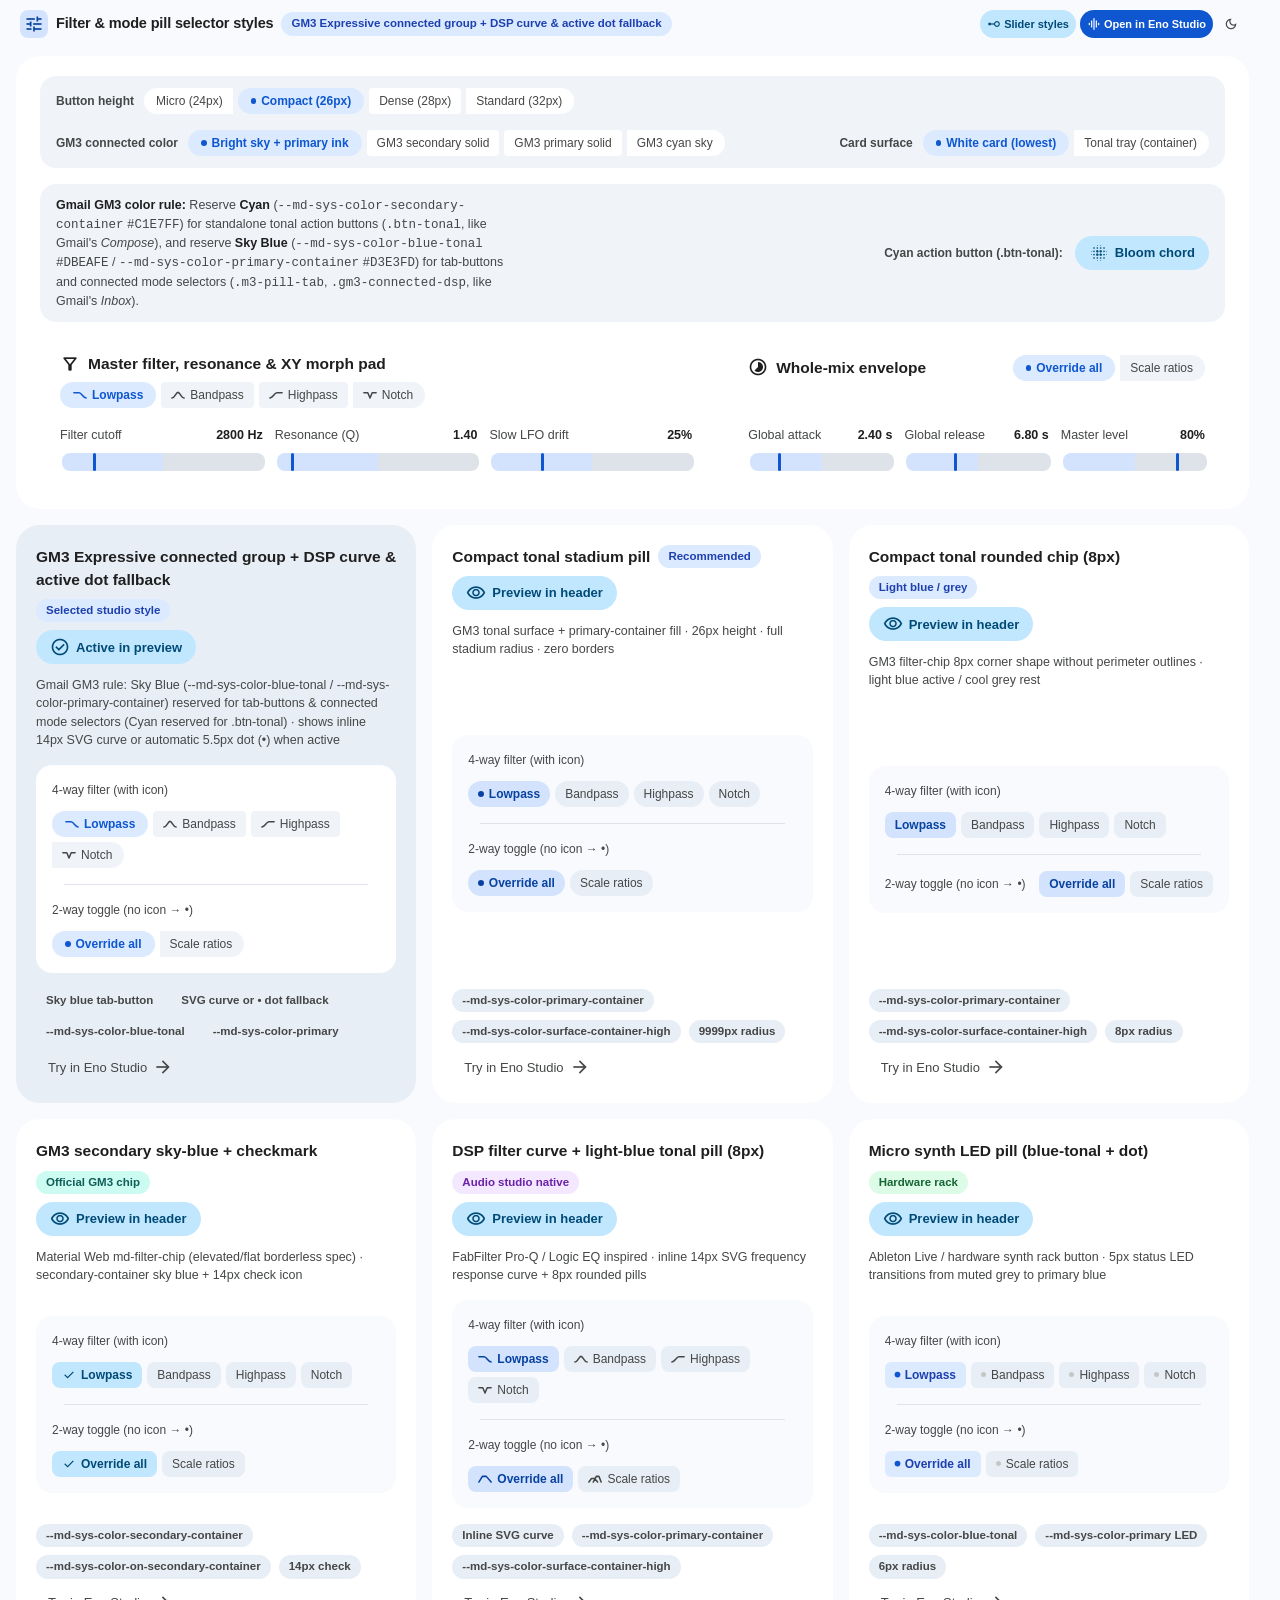
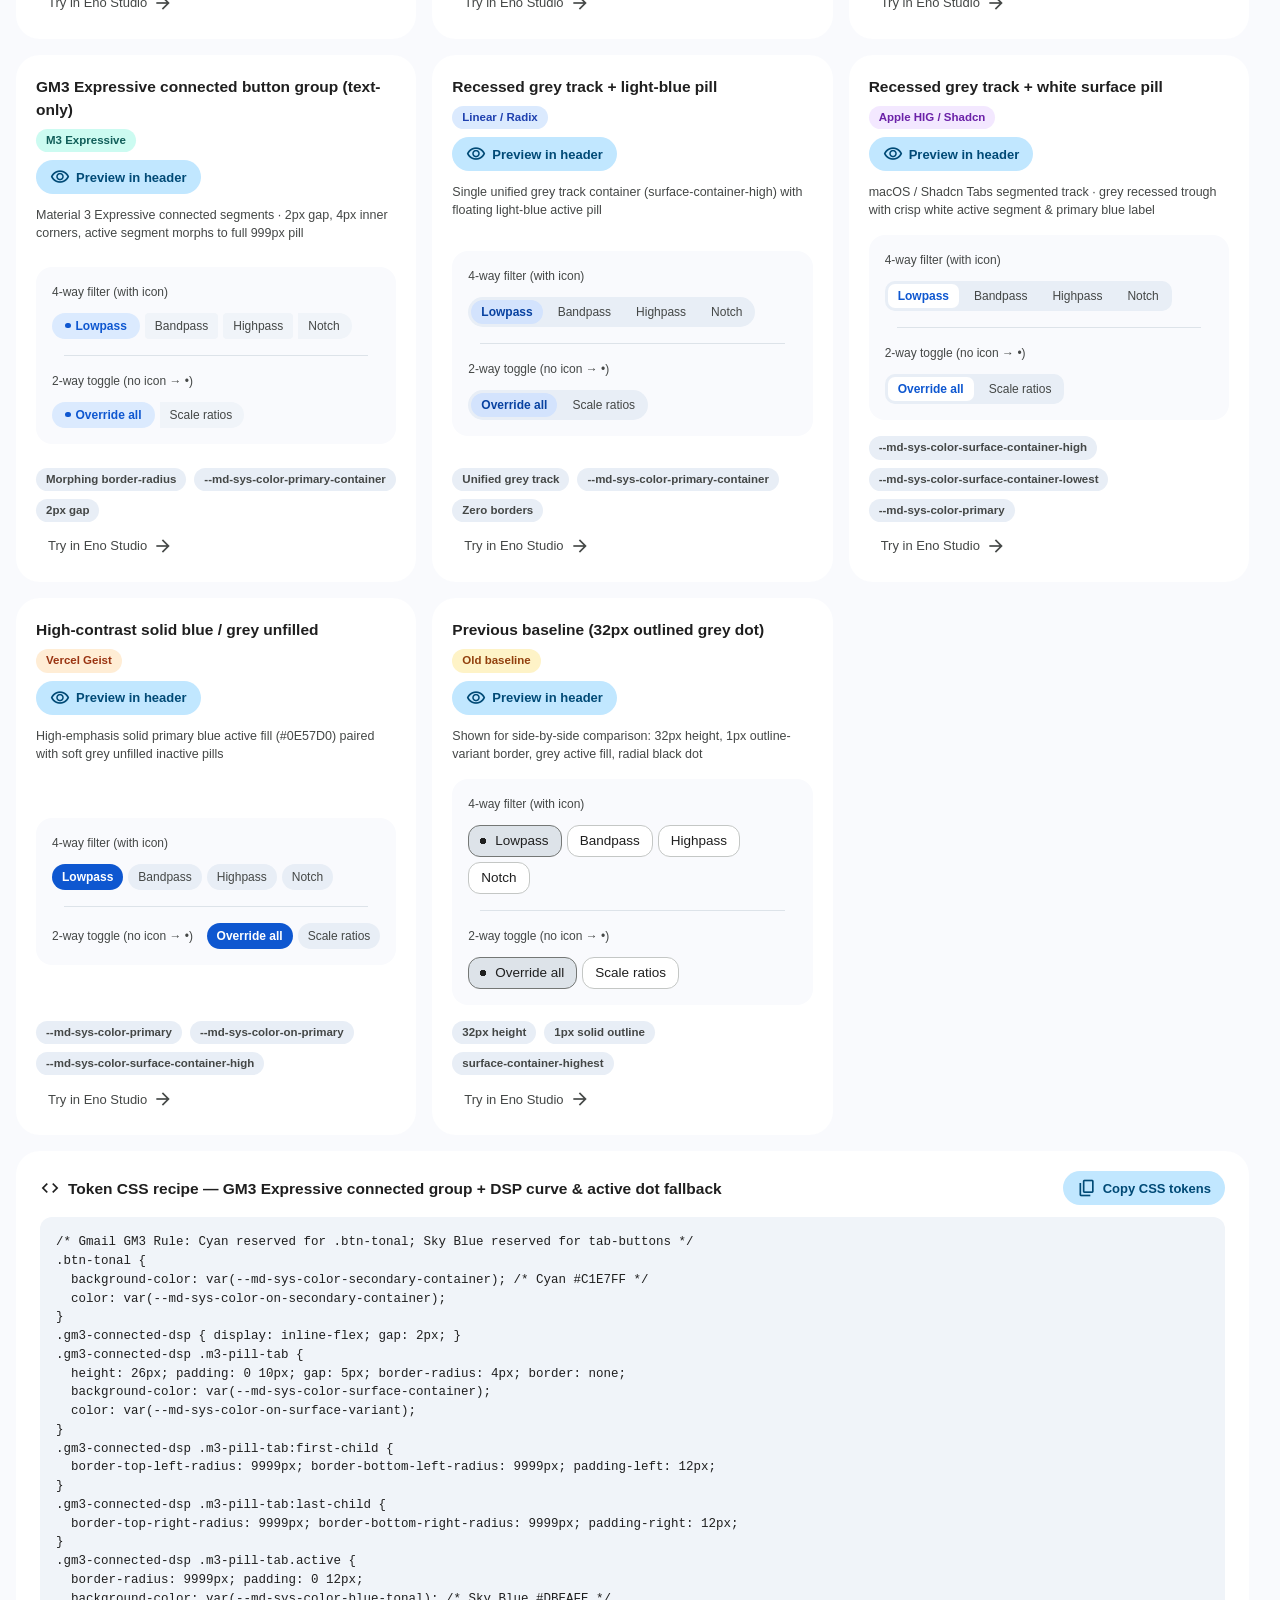
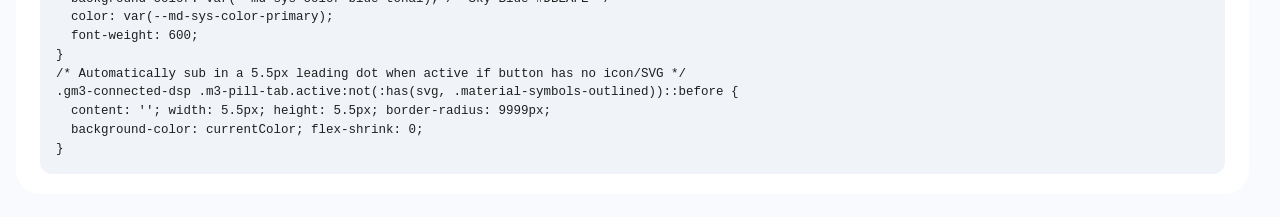
==== button-styles.html @ 1758f813 "Initial release of Enso Soundscapes" ====
<!DOCTYPE html>
<html lang="en">
<head>
  <meta charset="UTF-8">
  <meta name="viewport" content="width=device-width, initial-scale=1.0">
  <title>GM3 &amp; Modern Segmented Pill Button Style Explorer</title>
  <script>
    if (window.location.protocol !== 'file:' && !navigator.webdriver) {
      var l = document.createElement('link');
      l.rel = 'stylesheet';
      l.href = 'https://fonts.googleapis.com/css2?family=Google+Sans+Flex:opsz,wght@6..144,400..700&family=Inter:wght@400;500;600;700&family=Material+Symbols+Outlined:opsz,wght,FILL,GRAD@20..48,100..700,0..1,-50..200&display=swap';
      document.head.appendChild(l);
    }
  </script>
  <link rel="stylesheet" href="css/tokens.css">
  <link rel="stylesheet" href="css/styles.css">
  <link rel="stylesheet" href="css/button-styles.css">
</head>
<body>
  <div id="app-root" class="app-shell">
    <!-- Top App Bar -->
    <header class="top-app-bar">
      <div class="brand-cluster">
        <div class="brand-mark" aria-hidden="true">
          <span class="material-symbols-outlined">tune</span>
        </div>
        <div>
          <h1 class="brand-title">Filter &amp; mode pill selector styles</h1>
        </div>
        <span id="active-style-badge" class="badge badge-blue">Compact tonal stadium pill</span>
      </div>

      <div class="top-bar-actions">
        <a href="slider-styles.html" class="btn-tonal">
          <span class="material-symbols-outlined">linear_scale</span>
          <span class="btn-label-text">Slider styles</span>
        </a>
        <a id="btn-apply-to-studio" href="index.html?buttonStyle=style-tonal-stadium&amp;buttonSize=size-compact" class="btn">
          <span class="material-symbols-outlined">graphic_eq</span>
          <span class="btn-label-text">Open in Eno Studio</span>
        </a>
        <button type="button" id="btn-theme-toggle" class="icon-btn" aria-label="Toggle dark or light theme" title="Toggle theme">
          <span id="theme-icon" class="material-symbols-outlined">dark_mode</span>
        </button>
      </div>
    </header>

    <main class="main-workspace">
      <!-- Live Context Header Preview + Size, Color Scheme & Surface Controls -->
      <section class="explorer-hero-card" aria-label="Live card header preview and size controls">
        <div class="explorer-toolbar-row">
          <div class="toolbar-group">
            <span class="toolbar-label">Button height</span>
            <div class="pill-group style-gm3-connected-dsp size-compact" role="group" aria-label="Button size preset">
              <button type="button" class="pill-btn" data-size-option="size-micro" aria-pressed="false"><span>Micro (24px)</span></button>
              <button type="button" class="pill-btn active" data-size-option="size-compact" aria-pressed="true"><span>Compact (26px)</span></button>
              <button type="button" class="pill-btn" data-size-option="size-dense" aria-pressed="false"><span>Dense (28px)</span></button>
              <button type="button" class="pill-btn" data-size-option="size-std" aria-pressed="false"><span>Standard (32px)</span></button>
            </div>
          </div>

          <div class="toolbar-group">
            <span class="toolbar-label">GM3 connected color</span>
            <div class="pill-group style-gm3-connected-dsp size-compact" role="group" aria-label="GM3 connected button color scheme">
              <button type="button" class="pill-btn active" data-palette-option="palette-bright-sky" aria-pressed="true"><span>Bright sky + primary ink</span></button>
              <button type="button" class="pill-btn" data-palette-option="palette-gm3-secondary" aria-pressed="false"><span>GM3 secondary solid</span></button>
              <button type="button" class="pill-btn" data-palette-option="palette-gm3-primary" aria-pressed="false"><span>GM3 primary solid</span></button>
              <button type="button" class="pill-btn" data-palette-option="palette-gm3-cyan-sky" aria-pressed="false"><span>GM3 cyan sky</span></button>
            </div>
          </div>

          <div class="toolbar-group">
            <span class="toolbar-label">Card surface</span>
            <div class="pill-group style-gm3-connected-dsp size-compact" role="group" aria-label="Preview card surface">
              <button type="button" class="pill-btn active" data-backdrop-option="card" aria-pressed="true"><span>White card (lowest)</span></button>
              <button type="button" class="pill-btn" data-backdrop-option="nested" aria-pressed="false"><span>Tonal tray (container)</span></button>
            </div>
          </div>
        </div>

        <div class="gm3-guidance-strip">
          <div class="gm3-guidance-copy">
            <strong>Gmail GM3 color rule:</strong> Reserve <strong>Cyan</strong> (<code>--md-sys-color-secondary-container</code> <code>#C1E7FF</code>) for standalone tonal action buttons (<code>.btn-tonal</code>, like Gmail's <em>Compose</em>), and reserve <strong>Sky Blue</strong> (<code>--md-sys-color-blue-tonal</code> <code>#DBEAFE</code> / <code>--md-sys-color-primary-container</code> <code>#D3E3FD</code>) for tab-buttons and connected mode selectors (<code>.m3-pill-tab</code>, <code>.gm3-connected-dsp</code>, like Gmail's <em>Inbox</em>).
          </div>
          <div class="gm3-vs-tonal-cluster">
            <span class="toolbar-label">Cyan action button (.btn-tonal):</span>
            <button type="button" class="btn-tonal">
              <span class="material-symbols-outlined">blur_on</span>
              <span>Bloom chord</span>
            </button>
          </div>
        </div>

        <div class="live-context-grid">
          <!-- Context 1: Master Filter Card Header -->
          <div class="context-preview-box on-white-surface">
            <div class="card-header-row">
              <div class="card-title-cluster">
                <span class="material-symbols-outlined">filter_alt</span>
                <h2 class="card-title">Master filter, resonance &amp; XY morph pad</h2>
              </div>
              <div id="live-context-filter-mount"></div>
            </div>
            <div class="context-sim-sliders">
              <div class="control-row">
                <div class="control-label-line">
                  <span>Filter cutoff</span>
                  <span class="control-value">2800 Hz</span>
                </div>
                <input type="range" min="40" max="18000" value="2800" aria-label="Filter cutoff preview">
              </div>
              <div class="control-row">
                <div class="control-label-line">
                  <span>Resonance (Q)</span>
                  <span class="control-value">1.40</span>
                </div>
                <input type="range" min="0.1" max="18" step="0.1" value="1.4" aria-label="Resonance preview">
              </div>
              <div class="control-row">
                <div class="control-label-line">
                  <span>Slow LFO drift</span>
                  <span class="control-value">25%</span>
                </div>
                <input type="range" min="0" max="100" value="25" aria-label="LFO drift preview">
              </div>
            </div>
          </div>

          <!-- Context 2: Whole-Mix Envelope Header -->
          <div class="context-preview-box on-white-surface">
            <div class="card-header-row">
              <div class="card-title-cluster">
                <span class="material-symbols-outlined">timelapse</span>
                <h2 class="card-title">Whole-mix envelope</h2>
              </div>
              <div id="live-context-env-mount"></div>
            </div>
            <div class="context-sim-sliders">
              <div class="control-row">
                <div class="control-label-line">
                  <span>Global attack</span>
                  <span class="control-value">2.40 s</span>
                </div>
                <input type="range" min="0" max="12" step="0.1" value="2.4" aria-label="Global attack preview">
              </div>
              <div class="control-row">
                <div class="control-label-line">
                  <span>Global release</span>
                  <span class="control-value">6.80 s</span>
                </div>
                <input type="range" min="0" max="20" step="0.1" value="6.8" aria-label="Global release preview">
              </div>
              <div class="control-row">
                <div class="control-label-line">
                  <span>Master level</span>
                  <span class="control-value">80%</span>
                </div>
                <input type="range" min="0" max="100" value="80" aria-label="Master level preview">
              </div>
            </div>
          </div>
        </div>
      </section>

      <!-- 10 Interactive Styles Grid -->
      <section id="styles-gallery-container" class="styles-gallery-grid" aria-label="Button style options">
        <!-- Populated dynamically by js/button-styles.js -->
      </section>

      <!-- Token CSS Recipe Box -->
      <section class="css-snippet-card" aria-label="Selected button style CSS tokens">
        <div class="card-header-row">
          <div class="card-title-cluster">
            <span class="material-symbols-outlined">code</span>
            <h2 id="selected-css-title" class="card-title">Token CSS recipe — Compact tonal stadium pill</h2>
          </div>
          <button type="button" id="btn-copy-css" class="btn-tonal">
            <span class="material-symbols-outlined">content_copy</span>
            <span class="copy-label">Copy CSS tokens</span>
          </button>
        </div>
        <pre id="selected-css-code" class="css-code-pre"></pre>
      </section>
    </main>
  </div>

  <script src="js/button-styles.js"></script>
</body>
</html>
---- css/tokens.css ----
/* Google Material 3 (GM3) Canonical Color Tokens — Light + Dark.
   Link this from entry HTML <head>. Never hardcode hex; use var(--md-sys-color-*). */

:root {
  --md-sys-color-primary: #0E57D0;
  --md-sys-color-on-primary: #FFFFFF;
  --md-sys-color-primary-container: #D3E3FD;
  --md-sys-color-on-primary-container: #0842A1;
  --md-sys-color-secondary: #01639C;
  --md-sys-color-on-secondary: #FFFFFF;
  --md-sys-color-secondary-container: #C1E7FF;
  --md-sys-color-on-secondary-container: #004A76;
  --md-sys-color-tertiary: #146C2E;
  --md-sys-color-on-tertiary: #FFFFFF;
  --md-sys-color-tertiary-container: #C4EED1;
  --md-sys-color-on-tertiary-container: #125223;
  --md-sys-color-error: #B3261E;
  --md-sys-color-on-error: #FFFFFF;
  --md-sys-color-error-container: #F9DEDC;
  --md-sys-color-on-error-container: #8C1D18;
  --md-sys-color-background: #FFFFFF;
  --md-sys-color-on-background: #1F1F1F;
  --md-sys-color-surface: #FFFFFF;
  --md-sys-color-on-surface: #1F1F1F;
  --md-sys-color-surface-variant: #E0E3E1;
  --md-sys-color-on-surface-variant: #444746;
  --md-sys-color-outline: #747775;
  --md-sys-color-outline-variant: #C4C7C5;
  --md-sys-color-shadow: #000000;
  --md-sys-color-scrim: #000000;
  --md-sys-color-inverse-surface: #303030;
  --md-sys-color-inverse-on-surface: #F2F2F2;
  --md-sys-color-inverse-primary: #A9C7FB;
  --md-sys-color-surface-tint: #6991D6;
  --md-sys-color-surface-dim: #D4DBE4;
  --md-sys-color-surface-bright: #FFFFFF;

  /* Tonal Surface Container Hierarchy */
  --md-sys-color-surface-container-lowest: #FFFFFF;
  --md-sys-color-surface-container-low: #F9FAFD;
  --md-sys-color-surface-container: #F0F4F9;
  --md-sys-color-surface-container-high: #E8EEF6;
  --md-sys-color-surface-container-highest: #DDE3E9;

  /* Paired Tonal Status & Category Badge Tokens */
  --md-sys-color-blue-tonal: #DBEAFE;
  --md-sys-color-on-blue-tonal: #1E40AF;
  --md-sys-color-green-tonal: #DCFCE7;
  --md-sys-color-on-green-tonal: #166534;
  --md-sys-color-yellow-tonal: #FEF3C7;
  --md-sys-color-on-yellow-tonal: #92400E;
  --md-sys-color-orange-tonal: #FFEDD5;
  --md-sys-color-on-orange-tonal: #9A3412;
  --md-sys-color-red-tonal: #FFE4E6;
  --md-sys-color-on-red-tonal: #9F1239;
  --md-sys-color-purple-tonal: #F3E8FF;
  --md-sys-color-on-purple-tonal: #6B21A8;
  --md-sys-color-teal-tonal: #CCFBF1;
  --md-sys-color-on-teal-tonal: #115E59;

  /* Typography Family Tokens */
  --md-ref-typeface-brand: 'Google Sans Flex', 'Google Sans', sans-serif;
  --md-ref-typeface-plain: 'Inter', sans-serif;
  --font-family-display: var(--md-ref-typeface-brand);
  --font-family-body: var(--md-ref-typeface-plain);

  /* 1:1 Shorthand Aliases */
  --color-primary: var(--md-sys-color-primary);
  --color-on-primary: var(--md-sys-color-on-primary);
  --color-primary-container: var(--md-sys-color-primary-container);
  --color-on-primary-container: var(--md-sys-color-on-primary-container);
  --color-secondary: var(--md-sys-color-secondary);
  --color-on-secondary: var(--md-sys-color-on-secondary);
  --color-secondary-container: var(--md-sys-color-secondary-container);
  --color-on-secondary-container: var(--md-sys-color-on-secondary-container);
  --color-tertiary: var(--md-sys-color-tertiary);
  --color-on-tertiary: var(--md-sys-color-on-tertiary);
  --color-tertiary-container: var(--md-sys-color-tertiary-container);
  --color-on-tertiary-container: var(--md-sys-color-on-tertiary-container);
  --color-error: var(--md-sys-color-error);
  --color-on-error: var(--md-sys-color-on-error);
  --color-error-container: var(--md-sys-color-error-container);
  --color-on-error-container: var(--md-sys-color-on-error-container);
  --color-background: var(--md-sys-color-background);
  --color-on-background: var(--md-sys-color-on-background);
  --color-surface: var(--md-sys-color-surface);
  --color-on-surface: var(--md-sys-color-on-surface);
  --color-surface-variant: var(--md-sys-color-surface-variant);
  --color-on-surface-variant: var(--md-sys-color-on-surface-variant);
  --color-outline: var(--md-sys-color-outline);
  --color-outline-variant: var(--md-sys-color-outline-variant);
  --color-surface-container-lowest: var(--md-sys-color-surface-container-lowest);
  --color-surface-container-low: var(--md-sys-color-surface-container-low);
  --color-surface-container: var(--md-sys-color-surface-container);
  --color-surface-container-high: var(--md-sys-color-surface-container-high);
  --color-surface-container-highest: var(--md-sys-color-surface-container-highest);
  --color-blue-tonal: var(--md-sys-color-blue-tonal);
  --color-on-blue-tonal: var(--md-sys-color-on-blue-tonal);
  --color-green-tonal: var(--md-sys-color-green-tonal);
  --color-on-green-tonal: var(--md-sys-color-on-green-tonal);
  --color-yellow-tonal: var(--md-sys-color-yellow-tonal);
  --color-on-yellow-tonal: var(--md-sys-color-on-yellow-tonal);
  --color-orange-tonal: var(--md-sys-color-orange-tonal);
  --color-on-orange-tonal: var(--md-sys-color-on-orange-tonal);
  --color-red-tonal: var(--md-sys-color-red-tonal);
  --color-on-red-tonal: var(--md-sys-color-on-red-tonal);
  --color-purple-tonal: var(--md-sys-color-purple-tonal);
  --color-on-purple-tonal: var(--md-sys-color-on-purple-tonal);
  --color-teal-tonal: var(--md-sys-color-teal-tonal);
  --color-on-teal-tonal: var(--md-sys-color-on-teal-tonal);
}

[data-theme='dark'] {
  --md-sys-color-primary: #A7C7FA;
  --md-sys-color-on-primary: #072E70;
  --md-sys-color-primary-container: #0842A1;
  --md-sys-color-on-primary-container: #D3E3FD;
  --md-sys-color-secondary: #80CFFF;
  --md-sys-color-on-secondary: #003355;
  --md-sys-color-secondary-container: #004A77;
  --md-sys-color-on-secondary-container: #C1E7FF;
  --md-sys-color-tertiary: #6DD58C;
  --md-sys-color-on-tertiary: #0A3818;
  --md-sys-color-tertiary-container: #125223;
  --md-sys-color-on-tertiary-container: #C4EED1;
  --md-sys-color-error: #F1B8B5;
  --md-sys-color-on-error: #5F1410;
  --md-sys-color-error-container: #8C1D18;
  --md-sys-color-on-error-container: #F9DEDC;
  --md-sys-color-background: #131314;
  --md-sys-color-on-background: #E3E3E3;
  --md-sys-color-surface: #131314;
  --md-sys-color-on-surface: #E3E3E3;
  --md-sys-color-surface-variant: #444746;
  --md-sys-color-on-surface-variant: #C4C7C5;
  --md-sys-color-outline: #8E918F;
  --md-sys-color-outline-variant: #444746;
  --md-sys-color-shadow: #000000;
  --md-sys-color-scrim: #000000;
  --md-sys-color-inverse-surface: #E3E3E3;
  --md-sys-color-inverse-on-surface: #131314;
  --md-sys-color-inverse-primary: #0E57D0;
  --md-sys-color-surface-tint: #A7C7FA;
  --md-sys-color-surface-dim: #131314;
  --md-sys-color-surface-bright: #39393A;

  --md-sys-color-surface-container-lowest: #0D0E0E;
  --md-sys-color-surface-container-low: #1C1C1D;
  --md-sys-color-surface-container: #202021;
  --md-sys-color-surface-container-high: #2A2B2C;
  --md-sys-color-surface-container-highest: #353637;

  --md-sys-color-blue-tonal: rgba(30, 58, 138, 0.45);
  --md-sys-color-on-blue-tonal: #93C5FD;
  --md-sys-color-green-tonal: rgba(20, 83, 45, 0.45);
  --md-sys-color-on-green-tonal: #86EFAC;
  --md-sys-color-yellow-tonal: rgba(120, 53, 15, 0.45);
  --md-sys-color-on-yellow-tonal: #FCD34D;
  --md-sys-color-orange-tonal: rgba(124, 45, 18, 0.45);
  --md-sys-color-on-orange-tonal: #FDBA74;
  --md-sys-color-red-tonal: rgba(136, 19, 55, 0.45);
  --md-sys-color-on-red-tonal: #FDA4AF;
  --md-sys-color-purple-tonal: rgba(88, 28, 135, 0.45);
  --md-sys-color-on-purple-tonal: #D8B4FE;
  --md-sys-color-teal-tonal: rgba(19, 78, 74, 0.45);
  --md-sys-color-on-teal-tonal: #5EEAD4;
}
---- css/styles.css ----
/* Eno Aleatoric Soundscape — GM3 Tonal Stylesheet (BillSkill Compliant) */
*, *::before, *::after {
  box-sizing: border-box;
}

html {
  scrollbar-gutter: stable;
}

html, body {
  margin: 0;
  padding: 0;
  background-color: var(--md-sys-color-surface-container-low);
  color: var(--md-sys-color-on-surface);
  font-family: var(--md-ref-typeface-plain);
  font-size: 16px;
  line-height: 1.5;
  -webkit-font-smoothing: antialiased;
}

button, input, select, textarea {
  font-family: inherit;
}

button {
  border: none;
  background: transparent;
  color: inherit;
  cursor: pointer;
}

h1, h2, h3, h4, .title, .section-title, .btn {
  font-family: var(--md-ref-typeface-brand);
  color: var(--md-sys-color-on-surface);
  margin: 0;
  font-weight: 600;
}

@font-face {
  font-family: 'Material Symbols Outlined';
  font-style: normal;
  font-weight: 100 700;
  font-display: block;
  src: url('../fonts/GoogleSymbols.ttf') format('truetype'), local('Material Symbols Outlined'), local('Google Symbols');
}

@font-face {
  font-family: 'Google Symbols';
  font-style: normal;
  font-weight: 100 700;
  font-display: block;
  src: url('../fonts/GoogleSymbols.ttf') format('truetype'), local('Google Symbols');
}

.material-symbols-outlined {
  font-family: 'Material Symbols Outlined', 'Google Symbols' !important;
  font-weight: normal;
  font-style: normal;
  font-size: 20px;
  line-height: 1;
  letter-spacing: normal;
  text-transform: none;
  display: inline-block;
  white-space: nowrap;
  word-wrap: normal;
  direction: ltr;
  font-feature-settings: 'liga';
  -webkit-font-Feature-settings: 'liga';
  -webkit-font-smoothing: antialiased;
  user-select: none;
}

/* Z-Index Ladder: Sticky cell: 5 | Sticky header: 10 | Corner: 25 | Top bar: 40 | Modal backdrop: 1200 | Modal card: 1300 */
.app-shell {
  min-height: 100vh;
  display: flex;
  flex-direction: column;
  align-items: stretch;
  background-color: var(--md-sys-color-surface-container-low);
}

/* Top App Bar — matches canvas background, no border, no shadow */
.top-app-bar {
  position: sticky; top: 0; z-index: 40;
  display: flex; align-items: center; justify-content: space-between;
  gap: 12px; padding: 10px 20px;
  background-color: var(--md-sys-color-surface-container-low);
  flex-wrap: wrap; max-width: 100%;
}
.brand-cluster { display: flex; align-items: center; gap: 8px; flex: 1 1 0; min-width: 0; }
.brand-mark {
  width: 28px; height: 28px; border-radius: 8px;
  background-color: var(--md-sys-color-primary-container);
  color: var(--md-sys-color-on-primary-container);
  display: inline-flex; align-items: center; justify-content: center; flex-shrink: 0;
}
.brand-title { font-size: 14.5px; font-weight: 600; letter-spacing: -0.01em; white-space: nowrap; overflow: hidden; text-overflow: ellipsis; }
.top-bar-center { display: flex; align-items: center; gap: 6px; flex-wrap: nowrap; min-width: 0; }
.top-bar-actions { display: flex; align-items: center; justify-content: flex-end; gap: 4px; flex-wrap: nowrap; flex: 1 1 0; min-width: 0; }
.top-bar-actions .btn, .top-bar-actions .btn-tonal, .top-bar-actions .btn-text {
  height: 28px; padding: 0 7px; font-size: 11px; gap: 3px;
}
.top-bar-actions .material-symbols-outlined { font-size: 14px; }
.top-bar-actions .icon-btn { width: 28px; height: 28px; }

/* Pill-Style Tabs & GM3 Expressive Connected Mode Selectors (Zero Borders) */
.m3-pill-tabs {
  display: inline-flex; align-items: center; gap: 5px;
  overflow-x: auto; max-width: 100%; min-width: 0;
  scrollbar-width: none; -ms-overflow-style: none;
}
.m3-pill-tabs::-webkit-scrollbar { display: none; }

.m3-pill-tab {
  display: inline-flex; align-items: center; justify-content: center;
  height: 28px; padding: 0 11px; gap: 5px; border-radius: 9999px;
  font-family: var(--md-ref-typeface-plain); font-size: 12.5px; font-weight: 500; line-height: 1;
  white-space: nowrap; flex-shrink: 0; user-select: none; cursor: pointer;
  color: var(--md-sys-color-on-surface-variant);
  background-color: var(--md-sys-color-surface-container);
  border: none;
  transition: background-color 0.15s ease, color 0.15s ease, border-radius 0.18s ease, padding 0.15s ease;
}
.top-app-bar .m3-pill-tabs { flex: 0 0 auto; margin: 0 auto; min-width: 0; }
.top-app-bar .m3-pill-tab { background-color: var(--md-sys-color-surface-container-highest); }
.m3-pill-tab:hover:not(.active):not([aria-selected="true"]):not([class*="badge-"]) {
  background-color: var(--md-sys-color-surface-container-high);
  color: var(--md-sys-color-on-surface);
}
.m3-pill-tab[class*="badge-"]:hover:not(.active):not([aria-selected="true"]) { filter: brightness(0.95); }
.m3-pill-tab.active, .m3-pill-tab[aria-selected="true"] { font-weight: 600; }
/* Gmail GM3 Color Rule: Sky Blue reserved for tab-buttons (.m3-pill-tab / .gm3-connected-dsp) */
.m3-pill-tab.active:not([class*="badge-"]), .m3-pill-tab[aria-selected="true"]:not([class*="badge-"]) {
  background-color: var(--md-sys-color-blue-tonal);
  color: var(--md-sys-color-primary);
}

.card-header-row .m3-pill-tab { height: 26px; padding: 0 10px; font-size: 12px; gap: 5px; }
.m3-pill-tab .curve-svg {
  width: 14px; height: 10px; flex-shrink: 0;
  stroke: currentColor; fill: none;
  stroke-width: 1.75; stroke-linecap: round; stroke-linejoin: round;
}

/* GM3 Expressive Connected Group + DSP Curve / Active Dot Fallback */
.m3-pill-tabs.gm3-connected-dsp { gap: 2px; }
.m3-pill-tabs.gm3-connected-dsp .m3-pill-tab { border-radius: 4px; padding: 0 12px; }
.m3-pill-tabs.gm3-connected-dsp .m3-pill-tab:first-child {
  border-top-left-radius: 9999px; border-bottom-left-radius: 9999px;
}
.m3-pill-tabs.gm3-connected-dsp .m3-pill-tab:last-child {
  border-top-right-radius: 9999px; border-bottom-right-radius: 9999px;
}
.m3-pill-tabs.gm3-connected-dsp .m3-pill-tab.active,
.m3-pill-tabs.gm3-connected-dsp .m3-pill-tab[aria-selected="true"] {
  border-radius: 9999px;
}
.m3-pill-tabs.gm3-connected-dsp .m3-pill-tab.active:not(:has(svg, .material-symbols-outlined))::before,
.m3-pill-tabs.gm3-connected-dsp .m3-pill-tab[aria-selected="true"]:not(:has(svg, .material-symbols-outlined))::before {
  content: ''; width: 5.5px; height: 5.5px; border-radius: 9999px;
  background-color: currentColor; flex-shrink: 0;
}

/* Buttons — Strict Emphasis Hierarchy (1 Primary .btn per screen; Cyan reserved for .btn-tonal) */
.btn, .btn-tonal, .btn-text {
  text-decoration: none;
}
.btn {
  display: inline-flex; align-items: center; justify-content: center;
  gap: 8px; padding: 8px 18px; border-radius: 9999px;
  background-color: var(--md-sys-color-primary); color: var(--md-sys-color-on-primary);
  font-family: var(--md-ref-typeface-brand); font-size: 13.5px; font-weight: 600;
  white-space: nowrap; flex-shrink: 0;
}
.btn:hover { opacity: 0.92; }
.btn.is-playing { background-color: var(--md-sys-color-tertiary); color: var(--md-sys-color-on-tertiary); }

/* Gmail GM3 Color Rule: Cyan (--md-sys-color-secondary-container) reserved for tonal action buttons */
.btn-tonal {
  display: inline-flex; align-items: center; justify-content: center;
  gap: 6px; padding: 7px 14px; border-radius: 9999px;
  background-color: var(--md-sys-color-secondary-container); color: var(--md-sys-color-on-secondary-container);
  font-family: var(--md-ref-typeface-plain); font-size: 13px; font-weight: 600;
  white-space: nowrap; flex-shrink: 0; transition: filter 0.15s ease;
}
.btn-tonal:hover { filter: brightness(0.95); }

.btn-text {
  display: inline-flex; align-items: center; justify-content: center;
  gap: 6px; padding: 6px 12px; border-radius: 9999px;
  background-color: transparent; color: var(--md-sys-color-on-surface-variant);
  font-family: var(--md-ref-typeface-plain); font-size: 13px; font-weight: 500;
  white-space: nowrap; flex-shrink: 0; transition: background-color 0.15s ease, color 0.15s ease;
}
.btn-text:hover { background-color: var(--md-sys-color-surface-container-high); color: var(--md-sys-color-on-surface); }

.icon-btn {
  display: inline-flex; align-items: center; justify-content: center;
  width: 36px; height: 36px; padding: 0; border-radius: 9999px;
  background-color: transparent; color: var(--md-sys-color-on-surface-variant);
  transition: background-color 0.15s ease, color 0.15s ease;
}
.icon-btn:hover, .icon-btn.active {
  background-color: var(--md-sys-color-surface-container-highest);
  color: var(--md-sys-color-on-surface);
}

/* Main Dashboard Bento Container (1440px max-width) */
.main-workspace {
  width: 100%;
  max-width: 1440px;
  margin: 0 auto;
  padding: 8px 20px 32px;
  display: flex;
  flex-direction: column;
  gap: 16px;
  min-width: 0;
}

.tab-panel {
  display: none;
  flex-direction: column;
  gap: 16px;
  min-width: 0;
}
.tab-panel.active {
  display: flex;
}

/* Preset & Circadian Bar */
.preset-strip-card {
  background-color: var(--md-sys-color-surface-container-lowest);
  border-radius: 20px;
  padding: 12px 18px;
  display: flex;
  align-items: center;
  justify-content: space-between;
  gap: 10px 14px;
  flex-wrap: wrap;
  min-width: 0;
}
.preset-strip-card .field-select {
  padding: 5px 30px 5px 10px;
  font-size: 12.5px;
  max-width: 100%;
  min-width: 0;
}

.preset-pills-row {
  display: inline-flex; align-items: center; gap: 2px; flex-wrap: wrap; max-width: 100%; min-width: 0;
}

.preset-Controls-right {
  display: flex; align-items: center; gap: 8px; flex-wrap: wrap; min-width: 0; max-width: 100%;
}

/* Asymmetric Bento Grid for Studio View — minmax(0, ...) ensures proportional shrinking */
.studio-bento-grid {
  display: grid;
  grid-template-columns: minmax(0, 1.12fr) minmax(0, 0.88fr);
  gap: 16px;
  align-items: start;
  width: 100%;
  min-width: 0;
}

.bento-col {
  display: flex; flex-direction: column; gap: 16px; min-width: 0; max-width: 100%;
}

/* Tonal Surface Cards — NO Borders, NO Resting Box Shadows */
.surface-card {
  background-color: var(--md-sys-color-surface-container-lowest);
  border-radius: 24px; padding: 20px; display: flex; flex-direction: column; gap: 16px;
  min-width: 0; max-width: 100%;
}

.nested-card {
  background-color: var(--md-sys-color-surface-container);
  border-radius: 16px; padding: 16px; display: flex; flex-direction: column; gap: 12px;
  min-width: 0; max-width: 100%;
}

.card-header-row {
  display: flex; align-items: center; justify-content: space-between; gap: 8px 12px; flex-wrap: wrap; min-width: 0;
}

.card-title-cluster { display: flex; align-items: center; gap: 8px; min-width: 0; }
.card-title { font-size: 15.5px; font-weight: 600; color: var(--md-sys-color-on-surface); line-height: 1.25; }

/* Colour-Coded Badges & Chips */
.badge-row {
  display: flex; align-items: center; flex-wrap: wrap; gap: 8px; max-width: 100%; min-width: 0;
}

.badge {
  display: inline-flex; align-items: center; gap: 4px; padding: 3px 10px; border-radius: 9999px;
  font-family: var(--md-ref-typeface-plain); font-size: 11.5px; font-weight: 600;
  white-space: nowrap; flex-shrink: 0;
  background-color: var(--md-sys-color-surface-container-high);
  color: var(--md-sys-color-on-surface-variant);
  transition: transform 0.15s ease, filter 0.15s ease;
}

.badge-blue { background-color: var(--md-sys-color-blue-tonal); color: var(--md-sys-color-on-blue-tonal); }
.badge-green { background-color: var(--md-sys-color-green-tonal); color: var(--md-sys-color-on-green-tonal); }
.badge-yellow { background-color: var(--md-sys-color-yellow-tonal); color: var(--md-sys-color-on-yellow-tonal); }
.badge-orange { background-color: var(--md-sys-color-orange-tonal); color: var(--md-sys-color-on-orange-tonal); }
.badge-red { background-color: var(--md-sys-color-red-tonal); color: var(--md-sys-color-on-red-tonal); }
.badge-purple { background-color: var(--md-sys-color-purple-tonal); color: var(--md-sys-color-on-purple-tonal); }
.badge-teal { background-color: var(--md-sys-color-teal-tonal); color: var(--md-sys-color-on-teal-tonal); }

/* Generative Canvas Container — absolute canvas decouples DPR backing store from grid min-content width */
.canvas-stage-wrapper {
  position: relative;
  width: 100%;
  min-width: 0;
  height: 360px;
  border-radius: 16px;
  overflow: hidden;
  background-color: var(--md-sys-color-surface-container);
}

.app-shell.deep-listening-active .canvas-stage-wrapper {
  height: 520px;
}

#soundscape-canvas {
  position: absolute;
  inset: 0;
  width: 100%;
  height: 100%;
  display: block;
  cursor: crosshair;
}

.canvas-hud-overlay {
  position: absolute;
  top: 12px;
  left: 12px;
  right: 12px;
  display: flex;
  align-items: center;
  justify-content: space-between;
  pointer-events: none;
  gap: 8px;
  flex-wrap: wrap;
}

.canvas-hud-pill {
  pointer-events: auto;
  background-color: var(--md-sys-color-surface-container-lowest);
  color: var(--md-sys-color-on-surface);
  padding: 4px 12px;
  border-radius: 9999px;
  font-size: 12px;
  font-weight: 500;
  display: inline-flex;
  align-items: center;
  gap: 6px;
  max-width: 100%;
  transition: opacity 0.5s ease, visibility 0s linear 0.5s;
}
.canvas-hud-pill:last-child {
  margin-left: auto;
}
.canvas-hud-pill.is-hidden {
  opacity: 0;
  visibility: hidden;
  pointer-events: none;
}

/* Global Performance Macro Grid — auto-fit allows proportional shrinking and graceful reflow */
.macro-rack-grid {
  display: grid;
  grid-template-columns: repeat(auto-fit, minmax(156px, 1fr));
  gap: 10px;
  min-width: 0;
}

.macro-rack-grid-3 {
  display: grid;
  grid-template-columns: repeat(auto-fit, minmax(128px, 1fr));
  gap: 10px;
  min-width: 0;
}

.control-row {
  display: flex;
  flex-direction: column;
  gap: 6px;
  min-width: 0;
  max-width: 100%;
}

.control-label-line {
  display: flex;
  align-items: center;
  justify-content: space-between;
  gap: 8px;
  font-size: 12.5px;
  font-weight: 500;
  color: var(--md-sys-color-on-surface-variant);
  min-width: 0;
}

.control-value {
  font-variant-numeric: tabular-nums;
  font-weight: 600;
  color: var(--md-sys-color-on-surface);
  font-size: 12.5px;
}

/* Range Sliders — Contained Tonal Fill Bar (No Protruding Thumb) */
input[type="range"] {
  -webkit-appearance: none; appearance: none;
  width: 100%; height: 18px; border-radius: 8px; overflow: hidden;
  border: none; outline: none; cursor: pointer;
  background: linear-gradient(to right,
    var(--md-sys-color-primary-container) 0%,
    var(--md-sys-color-primary-container) var(--pct, 50%),
    var(--md-sys-color-surface-container-highest) var(--pct, 50%),
    var(--md-sys-color-surface-container-highest) 100%);
}
input[type="range"]::-webkit-slider-thumb {
  -webkit-appearance: none; appearance: none;
  width: 3px; height: 18px; border-radius: 2px;
  background-color: var(--md-sys-color-primary); border: none;
}
input[type="range"]::-moz-range-thumb {
  width: 3px; height: 18px; border-radius: 2px;
  background-color: var(--md-sys-color-primary); border: none;
}

/* Envelope Mini Canvas */
.envelope-preview-box {
  position: relative;
  width: 100%;
  min-width: 0;
  height: 76px;
  border-radius: 12px;
  background-color: var(--md-sys-color-surface-container-lowest);
  overflow: hidden;
}

#envelope-canvas {
  position: absolute;
  inset: 0;
  width: 100%;
  height: 100%;
  display: block;
}

/* XY Performance Pad — shrinks proportionally with column */
.xy-pad-layout {
  display: grid;
  grid-template-columns: minmax(116px, 168px) minmax(0, 1fr);
  gap: 14px;
  align-items: center;
  min-width: 0;
}

.xy-pad-surface {
  position: relative;
  width: 100%;
  max-width: 168px;
  aspect-ratio: 1 / 1;
  height: auto;
  border-radius: 16px;
  background-color: var(--md-sys-color-surface-container-high);
  cursor: pointer;
  overflow: hidden;
  touch-action: none;
  justify-self: center;
}

.xy-pad-crosshair-x,
.xy-pad-crosshair-y {
  position: absolute;
  background-color: var(--md-sys-color-outline-variant);
  pointer-events: none;
}
.xy-pad-crosshair-x {
  left: 0;
  right: 0;
  height: 1px;
  top: 50%;
}
.xy-pad-crosshair-y {
  top: 0;
  bottom: 0;
  width: 1px;
  left: 50%;
}

.xy-pad-puck {
  position: absolute;
  width: 20px;
  height: 20px;
  border-radius: 9999px;
  background-color: var(--md-sys-color-primary);
  border: 3px solid var(--md-sys-color-on-primary);
  transform: translate(-50%, -50%);
  pointer-events: none;
  left: 50%;
  top: 50%;
}

/* Voice Probability Cards Grid — auto-fit stacks to 1 col inside narrow left column, 2 cols when wide */
.voices-grid {
  display: grid;
  grid-template-columns: repeat(auto-fit, minmax(280px, 1fr));
  gap: 12px;
  min-width: 0;
}

.voice-card {
  background-color: var(--md-sys-color-surface-container);
  border-radius: 16px;
  padding: 16px;
  display: flex;
  flex-direction: column;
  gap: 10px;
  min-width: 0;
  max-width: 100%;
}

.voice-card.is-muted {
  opacity: 0.58;
}

.voice-phase-bar-track {
  width: 100%;
  height: 6px;
  border-radius: 9999px;
  background-color: var(--md-sys-color-surface-container-highest);
  overflow: hidden;
}

.voice-phase-bar-fill {
  height: 100%;
  width: 0%;
  background-color: var(--md-sys-color-inverse-primary);
  border-radius: 9999px;
  transition: width 0.08s linear;
}

/* Outlined Inputs & Selects (The One Exception to No Outlines) */
.input-wrapper {
  position: relative;
  display: flex;
  align-items: center;
  max-width: 320px;
  width: 100%;
  min-width: 0;
}

.m3-input-field {
  width: 100%;
  min-width: 0;
  background-color: var(--md-sys-color-surface-container-lowest);
  border: 1px solid var(--md-sys-color-outline-variant);
  border-radius: 8px;
  padding: 8px 36px 8px 12px;
  font-family: var(--md-ref-typeface-plain);
  font-size: 13.5px;
  color: var(--md-sys-color-on-surface);
  outline: none;
  transition: border-color 0.15s ease, box-shadow 0.15s ease;
}

.m3-input-field:hover,
select:hover,
.field-select:hover {
  border-color: var(--md-sys-color-outline);
}

.m3-input-field:focus,
select:focus,
.field-select:focus {
  border-color: var(--md-sys-color-primary);
  box-shadow: 0 0 0 1px var(--md-sys-color-primary);
  outline: none;
}

.input-clear-btn {
  position: absolute;
  right: 8px;
  top: 50%;
  transform: translateY(-50%);
  display: none;
  align-items: center;
  justify-content: center;
  width: 24px;
  height: 24px;
  padding: 0;
  border: none;
  border-radius: 9999px;
  background-color: transparent;
  color: var(--md-sys-color-on-surface-variant);
  cursor: pointer;
  z-index: 3;
  transition: background-color 0.15s ease, color 0.15s ease;
}
.input-clear-btn:hover {
  background-color: var(--md-sys-color-surface-container-highest);
  color: var(--md-sys-color-on-surface);
}

select, .field-select {
  appearance: none;
  -webkit-appearance: none;
  background-color: var(--md-sys-color-surface-container-lowest);
  background-image: url("data:image/svg+xml,%3Csvg xmlns='http://www.w3.org/2000/svg' width='18' height='18' viewBox='0 0 24 24' fill='%23444746'%3E%3Cpath d='M7 10l5 5 5-5z'/%3E%3C/svg%3E");
  background-repeat: no-repeat;
  background-position: right 12px center;
  background-size: 18px 18px;
  border: 1px solid var(--md-sys-color-outline-variant);
  border-radius: 8px;
  padding: 8px 36px 8px 12px;
  font-family: var(--md-ref-typeface-plain);
  font-size: 13.5px;
  color: var(--md-sys-color-on-surface);
  cursor: pointer;
  outline: none;
  max-width: 100%;
  min-width: 0;
  text-overflow: ellipsis;
  overflow: hidden;
  white-space: nowrap;
  transition: border-color 0.15s ease, box-shadow 0.15s ease;
}

.control-row select,
.control-row .field-select {
  width: 100%;
}

[data-theme="dark"] select,
[data-theme="dark"] .field-select {
  background-image: url("data:image/svg+xml,%3Csvg xmlns='http://www.w3.org/2000/svg' width='18' height='18' viewBox='0 0 24 24' fill='%23C4C7C5'%3E%3Cpath d='M7 10l5 5 5-5z'/%3E%3C/svg%3E");
}

/* Scale Degree Weights Strip */
.degree-weights-grid {
  display: grid;
  grid-template-columns: repeat(auto-fit, minmax(64px, 1fr));
  gap: 8px;
  min-width: 0;
}
.degree-column {
  background-color: var(--md-sys-color-surface-container);
  border-radius: 12px;
  padding: 12px 8px;
  display: flex;
  flex-direction: column;
  align-items: center;
  gap: 8px;
  text-align: center;
  min-width: 0;
}

/* Probability Event Log Stream */
.event-log-list {
  display: flex;
  flex-direction: column;
  gap: 8px;
  max-height: 300px;
  overflow-y: auto;
  scrollbar-width: thin;
  scrollbar-color: var(--md-sys-color-outline-variant) transparent;
}
.event-log-item {
  background-color: var(--md-sys-color-surface-container);
  border-radius: 12px;
  padding: 8px 12px;
  display: flex;
  align-items: center;
  justify-content: space-between;
  flex-wrap: wrap;
  gap: 8px 12px;
  font-size: 13px;
  min-width: 0;
}

/* Research Homage & Attribution Banner */
.research-homage-banner {
  background-color: var(--md-sys-color-surface-container-lowest);
  border-radius: 20px;
  padding: 16px 24px;
  display: flex;
  align-items: center;
  min-width: 0;
}
.research-homage-main {
  display: flex;
  align-items: center;
  gap: 12px;
  min-width: 0;
}
.research-homage-text { margin: 0; font-size: 14px; color: var(--md-sys-color-on-surface); line-height: 1.5; }

/* Research Cards Grid */
.research-grid {
  display: grid;
  grid-template-columns: repeat(auto-fit, minmax(320px, 1fr));
  gap: 16px;
  min-width: 0;
}
.research-card {
  background-color: var(--md-sys-color-surface-container-lowest);
  border-radius: 24px;
  padding: 24px;
  display: flex;
  flex-direction: column;
  gap: 12px;
  min-width: 0;
}
.research-bullet-list {
  margin: 0;
  padding-left: 18px;
  display: flex;
  flex-direction: column;
  gap: 8px;
  color: var(--md-sys-color-on-surface-variant);
  font-size: 14px;
  max-width: 65ch;
}
.research-bullet-list strong { color: var(--md-sys-color-on-surface); }
.inset-divider { height: 1px; background-color: var(--md-sys-color-surface-container-highest); margin: 4px 12px; }

/* Responsive Breakpoints — Proportional Shrinking + Earlier Stacking */
@media (max-width: 1280px) {
  .studio-bento-grid { grid-template-columns: minmax(0, 1.04fr) minmax(0, 0.96fr); gap: 14px; }
  .main-workspace { padding: 8px 16px 28px; }
  .surface-card { padding: 16px; border-radius: 20px; }
  .nested-card { padding: 12px; }
}
@media (max-width: 1080px) { #active-preset-badge { display: none; } }
@media (max-width: 980px) {
  .brand-cluster { width: auto; flex-shrink: 1; }
  .studio-bento-grid { grid-template-columns: minmax(0, 1fr); }
  .canvas-stage-wrapper { height: 320px; }
}
@media (max-width: 720px) {
  .top-app-bar { flex-wrap: wrap; padding: 10px 12px; gap: 8px; }
  .brand-cluster { order: 1; flex: 1 1 auto; min-width: 0; }
  .brand-title { font-size: 16px; white-space: nowrap; overflow: hidden; text-overflow: ellipsis; }
  .top-bar-actions { order: 2; flex: 0 0 auto; width: auto; justify-content: flex-end; gap: 6px; }
  .top-app-bar #play-label, .top-app-bar .btn-label-text { display: none; }
  .top-bar-actions #btn-play-toggle { padding: 6px; min-width: 36px; height: 36px; justify-content: center; }
  .top-bar-actions .btn { padding: 6px 8px; font-size: 12px; }
  .top-app-bar .m3-pill-tabs[role="tablist"] { order: 3; flex: 0 0 100%; width: 100%; display: flex; justify-content: stretch; margin: 0; }
  .top-app-bar .m3-pill-tabs[role="tablist"] .m3-pill-tab { flex: 1 1 0; width: auto; justify-content: center; padding: 6px 8px; font-size: 12.5px; }
  .preset-strip-card { flex-direction: column; align-items: stretch; padding: 12px; gap: 10px; }
  .preset-pills-row.m3-pill-tabs.gm3-connected-dsp { display: grid; grid-template-columns: repeat(2, minmax(0, 1fr)); gap: 6px; width: 100%; }
  .preset-pills-row.m3-pill-tabs.gm3-connected-dsp .m3-pill-tab { width: 100%; height: 30px; border-radius: 9999px; justify-content: center; }
  .preset-Controls-right { display: grid; grid-template-columns: auto minmax(0, 1fr); gap: 8px 10px; width: 100%; align-items: center; }
  .preset-Controls-right .field-select { width: 100%; min-width: 0; }
}
@media (max-width: 640px) {
  .main-workspace { padding: 8px 12px 24px; gap: 12px; }
  .surface-card { padding: 14px; border-radius: 18px; }
  .top-app-bar .btn-label-text { display: none; }
  .input-wrapper { max-width: 100%; }
  .card-header-row .badge-row { max-width: 100%; flex-wrap: wrap; }
  .card-header-row:has([data-filter-type]) .m3-pill-tabs,
  .card-header-row .m3-pill-tabs:has([data-filter-type]) { width: 100%; display: flex; }
  .card-header-row:has([data-filter-type]) .m3-pill-tab,
  .card-header-row .m3-pill-tabs:has([data-filter-type]) .m3-pill-tab { flex: 1 1 0; padding: 0 6px; font-size: 11.5px; }
  .canvas-stage-wrapper { height: 268px; }
  .canvas-hud-overlay { top: 8px; left: 8px; right: 8px; gap: 6px; }
  .canvas-hud-pill { padding: 3px 9px; font-size: 11px; gap: 4px; }
  .canvas-hud-pill .material-symbols-outlined { font-size: 14px; }
  .macro-rack-grid { grid-template-columns: repeat(2, minmax(0, 1fr)); gap: 8px; }
  .macro-rack-grid-3 { grid-template-columns: repeat(3, minmax(0, 1fr)); gap: 6px; }
  .piano-phrases-card .macro-rack-grid-3 { display: grid; grid-template-columns: repeat(2, minmax(0, 1fr)); gap: 8px; }
  .xy-pad-layout { grid-template-columns: minmax(0, 1fr); gap: 12px; }
  .xy-pad-surface { max-width: 176px; margin: 0 auto; }
  .xy-pad-layout .bento-col { display: grid; grid-template-columns: repeat(3, minmax(0, 1fr)); gap: 6px; width: 100%; }
  .xy-pad-layout .bento-col > .control-row:first-child { grid-column: 1 / -1; }
  .voices-grid, .research-grid { grid-template-columns: minmax(0, 1fr); }
}
---- css/button-styles.css ----
/* Button & Segmented Pill Style Explorer — GM3 Tonal Stylesheet (BillSkill Compliant)
   - Canonical --md-sys-color-* tokens only (zero hardcoded hex/rgb)
   - Tonal surface container heights delineate cards (zero card perimeter borders, zero resting shadows)
   - Google Sans Flex for headings/primary button, Inter for UI controls (<15px) */

.explorer-hero-card {
  background-color: var(--md-sys-color-surface-container-lowest);
  border-radius: 24px;
  padding: 20px 24px;
  display: flex;
  flex-direction: column;
  gap: 16px;
}

.explorer-toolbar-row {
  display: flex;
  align-items: center;
  justify-content: space-between;
  gap: 16px;
  flex-wrap: wrap;
  background-color: var(--md-sys-color-surface-container);
  border-radius: 16px;
  padding: 12px 16px;
}

.toolbar-group {
  display: flex;
  align-items: center;
  gap: 8px;
  flex-wrap: wrap;
}

.toolbar-label {
  font-size: 12px;
  font-weight: 600;
  color: var(--md-sys-color-on-surface-variant);
  margin-right: 2px;
  white-space: nowrap;
}

/* Live Context Mockup Strip (Master Filter Card Header + Envelope Header) */
.live-context-grid {
  display: grid;
  grid-template-columns: minmax(0, 1.15fr) minmax(0, 0.85fr);
  gap: 16px;
  align-items: stretch;
  min-width: 0;
}

.context-preview-box {
  background-color: var(--md-sys-color-surface-container);
  border-radius: 16px;
  padding: 16px 20px;
  display: flex;
  flex-direction: column;
  justify-content: space-between;
  gap: 14px;
  min-width: 0;
}

.context-preview-box.on-white-surface {
  background-color: var(--md-sys-color-surface-container-lowest);
}

.context-sim-sliders {
  display: grid;
  grid-template-columns: repeat(auto-fit, minmax(128px, 1fr));
  gap: 12px;
  padding-top: 4px;
  min-width: 0;
}

/* Gallery Grid of 10 Button Styles */
.styles-gallery-grid {
  display: grid;
  grid-template-columns: repeat(auto-fit, minmax(320px, 1fr));
  gap: 16px;
  align-items: stretch;
  min-width: 0;
}

.style-option-card {
  background-color: var(--md-sys-color-surface-container-lowest);
  border-radius: 24px;
  padding: 20px;
  display: flex;
  flex-direction: column;
  justify-content: space-between;
  gap: 16px;
  cursor: pointer;
  transition: transform 0.18s cubic-bezier(0, 0, 0.2, 1), background-color 0.15s ease;
}

@media (hover: hover) {
  .style-option-card:hover {
    transform: translateY(-2px);
  }
}

.style-option-card.is-selected-style {
  background-color: var(--md-sys-color-surface-container-high);
}

.style-card-top {
  display: flex;
  flex-direction: column;
  gap: 12px;
}

.style-title-row {
  display: flex;
  align-items: center;
  justify-content: space-between;
  gap: 8px;
  flex-wrap: wrap;
}

.style-title-cluster {
  display: flex;
  align-items: center;
  gap: 8px;
  flex-wrap: wrap;
}

.style-name {
  font-family: var(--md-ref-typeface-brand);
  font-size: 15.5px;
  font-weight: 600;
  color: var(--md-sys-color-on-surface);
  margin: 0;
}

.style-origin-meta {
  font-size: 12.5px;
  color: var(--md-sys-color-on-surface-variant);
  margin: 0;
  line-height: 1.45;
}

/* Specimen Stage inside each Style Card */
.specimen-stage {
  background-color: var(--md-sys-color-surface-container-low);
  border-radius: 16px;
  padding: 16px;
  display: flex;
  flex-direction: column;
  gap: 12px;
}

.style-option-card.is-selected-style .specimen-stage {
  background-color: var(--md-sys-color-surface-container-lowest);
}

.specimen-row {
  display: flex;
  align-items: center;
  justify-content: space-between;
  gap: 12px;
  flex-wrap: wrap;
}

.specimen-row-label {
  font-size: 12px;
  font-weight: 500;
  color: var(--md-sys-color-on-surface-variant);
  white-space: nowrap;
}

.style-card-footer {
  display: flex;
  align-items: center;
  justify-content: space-between;
  gap: 8px;
  flex-wrap: wrap;
}

/* ============================================================================
   SHARED BASE FOR ALL COMPACT BUTTON GROUPS (.pill-group)
   Size modifiers: .size-micro (24px), .size-compact (26px), .size-dense (28px), .size-std (32px)
   ============================================================================ */
.pill-group {
  display: inline-flex;
  align-items: center;
  flex-wrap: wrap;
  gap: 6px;
  max-width: 100%;
  --btn-h: 26px;
  --btn-px: 10px;
  --btn-fs: 12px;
}

.pill-group.size-micro {
  --btn-h: 24px;
  --btn-px: 8px;
  --btn-fs: 11.5px;
  gap: 4px;
}

.pill-group.size-compact {
  --btn-h: 26px;
  --btn-px: 10px;
  --btn-fs: 12px;
  gap: 5px;
}

.pill-group.size-dense {
  --btn-h: 28px;
  --btn-px: 12px;
  --btn-fs: 12.5px;
  gap: 6px;
}

.pill-group.size-std {
  --btn-h: 32px;
  --btn-px: 13px;
  --btn-fs: 13px;
  gap: 6px;
}

.pill-btn {
  display: inline-flex;
  align-items: center;
  justify-content: center;
  height: var(--btn-h);
  padding: 0 var(--btn-px);
  gap: 5px;
  font-family: var(--md-ref-typeface-plain);
  font-size: var(--btn-fs);
  font-weight: 500;
  line-height: 1;
  white-space: nowrap;
  flex-shrink: 0;
  user-select: none;
  cursor: pointer;
  border: none;
  transition: background-color 0.15s ease, color 0.15s ease, border-radius 0.18s ease, padding 0.15s ease;
}

.pill-btn .material-symbols-outlined {
  font-size: 14px;
}

.pill-btn .curve-svg {
  width: 14px;
  height: 10px;
  flex-shrink: 0;
  stroke: currentColor;
  fill: none;
  stroke-width: 1.75;
  stroke-linecap: round;
  stroke-linejoin: round;
}

/* ============================================================================
   STYLE 1: Compact Tonal Stadium Pill (Light Blue Fill / Soft Grey Unfilled)
   - Bill's Top Candidate: zero borders, full stadium, primary-container active
   ============================================================================ */
.style-tonal-stadium .pill-btn {
  border-radius: 9999px;
  background-color: var(--md-sys-color-surface-container-high);
  color: var(--md-sys-color-on-surface-variant);
}
.style-tonal-stadium .pill-btn:hover:not(.active) {
  background-color: var(--md-sys-color-surface-container-highest);
  color: var(--md-sys-color-on-surface);
}
.style-tonal-stadium .pill-btn.active {
  background-color: var(--md-sys-color-primary-container);
  color: var(--md-sys-color-on-primary-container);
  font-weight: 600;
}
.style-tonal-stadium .pill-btn.active:not(:has(svg, .material-symbols-outlined, .led-dot))::before {
  content: '';
  width: 5.5px;
  height: 5.5px;
  border-radius: 9999px;
  background-color: currentColor;
  flex-shrink: 0;
}

/* ============================================================================
   STYLE 2: Compact Squircle Tonal Chip (8px Radius, Light Blue / Grey Unfilled)
   - GM3 Filter Chip geometry without borders
   ============================================================================ */
.style-tonal-squircle .pill-btn {
  border-radius: 8px;
  background-color: var(--md-sys-color-surface-container-high);
  color: var(--md-sys-color-on-surface-variant);
}
.style-tonal-squircle .pill-btn:hover:not(.active) {
  background-color: var(--md-sys-color-surface-container-highest);
  color: var(--md-sys-color-on-surface);
}
.style-tonal-squircle .pill-btn.active {
  background-color: var(--md-sys-color-primary-container);
  color: var(--md-sys-color-on-primary-container);
  font-weight: 600;
}

/* ============================================================================
   STYLE 3: GM3 Secondary Sky-Blue Chip + Checkmark (md-filter-chip Elevated/Flat)
   - Official GM3 secondary-container (#C1E7FF) with compact check icon
   ============================================================================ */
.style-gm3-secondary-check .pill-btn {
  border-radius: 8px;
  background-color: var(--md-sys-color-surface-container-high);
  color: var(--md-sys-color-on-surface-variant);
}
.style-gm3-secondary-check .pill-btn .check-glyph {
  display: none;
  font-size: 14px;
}
.style-gm3-secondary-check .pill-btn:hover:not(.active) {
  background-color: var(--md-sys-color-surface-container-highest);
  color: var(--md-sys-color-on-surface);
}
.style-gm3-secondary-check .pill-btn.active {
  background-color: var(--md-sys-color-secondary-container);
  color: var(--md-sys-color-on-secondary-container);
  font-weight: 600;
}
.style-gm3-secondary-check .pill-btn.active .check-glyph {
  display: inline-block;
}

/* ============================================================================
   STYLE 4: Audio DSP Filter Curve + Compact Tonal Blue Pill (FabFilter / Logic)
   - Inline SVG filter slope icons + light blue fill / grey unfilled
   ============================================================================ */
.style-dsp-curve .pill-btn {
  border-radius: 8px;
  background-color: var(--md-sys-color-surface-container-high);
  color: var(--md-sys-color-on-surface-variant);
}
.style-dsp-curve .pill-btn:hover:not(.active) {
  background-color: var(--md-sys-color-surface-container-highest);
  color: var(--md-sys-color-on-surface);
}
.style-dsp-curve .pill-btn.active {
  background-color: var(--md-sys-color-primary-container);
  color: var(--md-sys-color-on-primary-container);
  font-weight: 600;
}

/* ============================================================================
   STYLE 5: Micro Synth LED Pill (blue-tonal Fill + 5px Primary Status LED)
   - Hardware synth / Teenage Engineering / Ableton compact button
   ============================================================================ */
.style-micro-led .pill-btn {
  border-radius: 6px;
  background-color: var(--md-sys-color-surface-container-high);
  color: var(--md-sys-color-on-surface-variant);
}
.style-micro-led .pill-btn::before {
  content: '';
  width: 5px;
  height: 5px;
  border-radius: 9999px;
  background-color: var(--md-sys-color-outline-variant);
  transition: background-color 0.15s ease, transform 0.15s ease;
}
.style-micro-led .pill-btn:hover:not(.active) {
  background-color: var(--md-sys-color-surface-container-highest);
  color: var(--md-sys-color-on-surface);
}
.style-micro-led .pill-btn.active {
  background-color: var(--md-sys-color-blue-tonal);
  color: var(--md-sys-color-on-blue-tonal);
  font-weight: 600;
}
.style-micro-led .pill-btn.active::before {
  background-color: var(--md-sys-color-primary);
  transform: scale(1.15);
}

/* ============================================================================
   STYLE 6 & 6B: GM3 Expressive Connected Button Group (+ DSP Filter Curves & Active Dot Fallback)
   - Outer ends stadium (9999px), inner adjacent corners 4px, active morphs to full pill
   - If a button has no icon/SVG, automatically substitutes a 5.5px leading dot when active
   - Supports GM3 v35.0 toggle color schemes so it never looks like a standalone .btn-tonal
   ============================================================================ */
.style-gm3-connected,
.style-gm3-connected-dsp {
  gap: 2px;
  --conn-unselected-bg: var(--md-sys-color-surface-container);
  --conn-unselected-fg: var(--md-sys-color-on-surface-variant);
  --conn-hover-bg: var(--md-sys-color-surface-container-high);
  --conn-active-bg: var(--md-sys-color-blue-tonal);
  --conn-active-fg: var(--md-sys-color-primary);
}
.context-preview-box:not(.on-white-surface) .style-gm3-connected,
.context-preview-box:not(.on-white-surface) .style-gm3-connected-dsp,
.explorer-toolbar-row .style-gm3-connected,
.explorer-toolbar-row .style-gm3-connected-dsp {
  --conn-unselected-bg: var(--md-sys-color-surface-container-lowest);
}

/* GM3 Palette 1 (Default): Bright Sky Tint + Vibrant Primary Ink (distinct from dark-navy tonal) */
body[data-gm3-palette="palette-bright-sky"] .gm3-connected-dsp,
.palette-bright-sky {
  --conn-active-bg: var(--md-sys-color-blue-tonal);
  --conn-active-fg: var(--md-sys-color-primary);
}

/* GM3 Palette 2: Official GM3 v35.0 Secondary Toggle (_md-comp-button-tonal.scss selected) */
body[data-gm3-palette="palette-gm3-secondary"] .gm3-connected-dsp,
.palette-gm3-secondary {
  --conn-active-bg: var(--md-sys-color-secondary);
  --conn-active-fg: var(--md-sys-color-on-secondary);
}

/* GM3 Palette 3: Official GM3 v35.0 Filled Toggle (_md-comp-button-filled.scss selected) */
body[data-gm3-palette="palette-gm3-primary"] .gm3-connected-dsp,
.palette-gm3-primary {
  --conn-active-bg: var(--md-sys-color-primary);
  --conn-active-fg: var(--md-sys-color-on-primary);
}

/* GM3 Palette 4: GM3 Expressive Cyan Sky Container + Secondary Ink */
body[data-gm3-palette="palette-gm3-cyan-sky"] .gm3-connected-dsp,
.palette-gm3-cyan-sky {
  --conn-active-bg: var(--md-sys-color-secondary-container);
  --conn-active-fg: var(--md-sys-color-secondary);
}

.m3-pill-tabs.gm3-connected-dsp .m3-pill-tab.active:not([class*="badge-"]),
.m3-pill-tabs.gm3-connected-dsp .m3-pill-tab[aria-selected="true"]:not([class*="badge-"]) {
  background-color: var(--conn-active-bg, var(--md-sys-color-blue-tonal));
  color: var(--conn-active-fg, var(--md-sys-color-primary));
}

.style-gm3-connected .pill-btn,
.style-gm3-connected-dsp .pill-btn {
  border-radius: 4px;
  background-color: var(--conn-unselected-bg);
  color: var(--conn-unselected-fg);
}
.style-gm3-connected .pill-btn:first-child,
.style-gm3-connected-dsp .pill-btn:first-child {
  border-top-left-radius: 9999px;
  border-bottom-left-radius: 9999px;
  padding-left: calc(var(--btn-px) + 2px);
}
.style-gm3-connected .pill-btn:last-child,
.style-gm3-connected-dsp .pill-btn:last-child {
  border-top-right-radius: 9999px;
  border-bottom-right-radius: 9999px;
  padding-right: calc(var(--btn-px) + 2px);
}
.style-gm3-connected .pill-btn:hover:not(.active),
.style-gm3-connected-dsp .pill-btn:hover:not(.active) {
  background-color: var(--conn-hover-bg);
  color: var(--md-sys-color-on-surface);
}
.style-gm3-connected .pill-btn.active,
.style-gm3-connected-dsp .pill-btn.active {
  border-radius: 9999px;
  background-color: var(--conn-active-bg);
  color: var(--conn-active-fg);
  font-weight: 600;
  padding-left: calc(var(--btn-px) + 3px);
  padding-right: calc(var(--btn-px) + 3px);
}
/* Sub in a 5.5px leading dot when active if the button has no icon or SVG */
.style-gm3-connected .pill-btn.active:not(:has(svg, .material-symbols-outlined))::before,
.style-gm3-connected-dsp .pill-btn.active:not(:has(svg, .material-symbols-outlined))::before {
  content: '';
  width: 5.5px;
  height: 5.5px;
  border-radius: 9999px;
  background-color: currentColor;
  flex-shrink: 0;
}

.gm3-guidance-strip {
  background-color: var(--md-sys-color-surface-container);
  border-radius: 16px;
  padding: 12px 16px;
  display: flex;
  align-items: center;
  justify-content: space-between;
  gap: 16px;
  flex-wrap: wrap;
}
.gm3-guidance-copy {
  font-size: 12.5px;
  color: var(--md-sys-color-on-surface-variant);
  line-height: 1.45;
  max-width: 65ch;
}
.gm3-guidance-copy strong {
  color: var(--md-sys-color-on-surface);
}
.gm3-vs-tonal-cluster {
  display: flex;
  align-items: center;
  gap: 10px;
  flex-wrap: wrap;
}

/* ============================================================================
   STYLE 7: Recessed Grey Track + Light-Blue Active Pill (Linear / Radix Track)
   - Unified grey tray (surface-container-high) with light-blue active pill
   ============================================================================ */
.style-recessed-blue-track {
  background-color: var(--md-sys-color-surface-container-high);
  padding: 3px;
  border-radius: 9999px;
  gap: 2px;
}
.style-recessed-blue-track .pill-btn {
  height: calc(var(--btn-h) - 2px);
  border-radius: 9999px;
  background-color: transparent;
  color: var(--md-sys-color-on-surface-variant);
}
.style-recessed-blue-track .pill-btn:hover:not(.active) {
  color: var(--md-sys-color-on-surface);
  background-color: var(--md-sys-color-surface-container-highest);
}
.style-recessed-blue-track .pill-btn.active {
  background-color: var(--md-sys-color-primary-container);
  color: var(--md-sys-color-on-primary-container);
  font-weight: 600;
}

/* ============================================================================
   STYLE 8: Recessed Grey Track + White Floating Segment (Apple HIG / Shadcn)
   - Unified grey tray with crisp white/elevated active pill + primary blue text
   ============================================================================ */
.style-recessed-surface-track {
  background-color: var(--md-sys-color-surface-container-high);
  padding: 3px;
  border-radius: 10px;
  gap: 2px;
}
.style-recessed-surface-track .pill-btn {
  height: calc(var(--btn-h) - 2px);
  border-radius: 7px;
  background-color: transparent;
  color: var(--md-sys-color-on-surface-variant);
}
.style-recessed-surface-track .pill-btn:hover:not(.active) {
  color: var(--md-sys-color-on-surface);
}
.style-recessed-surface-track .pill-btn.active {
  background-color: var(--md-sys-color-surface-container-lowest);
  color: var(--md-sys-color-primary);
  font-weight: 600;
}

/* ============================================================================
   STYLE 9: Solid Primary Blue / Soft Grey Unfilled (Vercel Geist / High Contrast)
   - High-contrast primary blue fill for active, soft grey unfilled for rest
   ============================================================================ */
.style-solid-primary .pill-btn {
  border-radius: 9999px;
  background-color: var(--md-sys-color-surface-container-high);
  color: var(--md-sys-color-on-surface-variant);
}
.style-solid-primary .pill-btn:hover:not(.active) {
  background-color: var(--md-sys-color-surface-container-highest);
  color: var(--md-sys-color-on-surface);
}
.style-solid-primary .pill-btn.active {
  background-color: var(--md-sys-color-primary);
  color: var(--md-sys-color-on-primary);
  font-weight: 600;
}

/* ============================================================================
   STYLE 10: Baseline Comparison — Old Outlined Grey Dot Pill (Current Eno UI)
   ============================================================================ */
.style-legacy-baseline .pill-btn {
  height: 32px;
  padding: 0 12px;
  border-radius: 12px;
  font-size: 13.5px;
  color: var(--md-sys-color-on-surface);
  background-color: var(--md-sys-color-surface-container-lowest);
  background-image: radial-gradient(circle at 14px center, var(--md-sys-color-on-surface) 3px, transparent 3.4px);
  background-repeat: no-repeat;
  background-size: 0px auto;
  border: 1px solid var(--md-sys-color-outline-variant);
}
.style-legacy-baseline .pill-btn.active {
  background-color: var(--md-sys-color-surface-container-highest);
  border-color: var(--md-sys-color-outline);
  background-size: 100% auto;
  padding-left: 26px;
}

/* CSS Code Drawer / Snippet Box */
.css-snippet-card {
  background-color: var(--md-sys-color-surface-container-lowest);
  border-radius: 24px;
  padding: 20px 24px;
  display: flex;
  flex-direction: column;
  gap: 12px;
}

.css-code-pre {
  margin: 0;
  padding: 16px;
  border-radius: 12px;
  background-color: var(--md-sys-color-surface-container);
  color: var(--md-sys-color-on-surface);
  font-family: monospace;
  font-size: 12.5px;
  line-height: 1.5;
  overflow-x: auto;
}

@media (max-width: 960px) {
  .live-context-grid,
  .styles-gallery-grid,
  .context-sim-sliders {
    grid-template-columns: 1fr;
  }
}
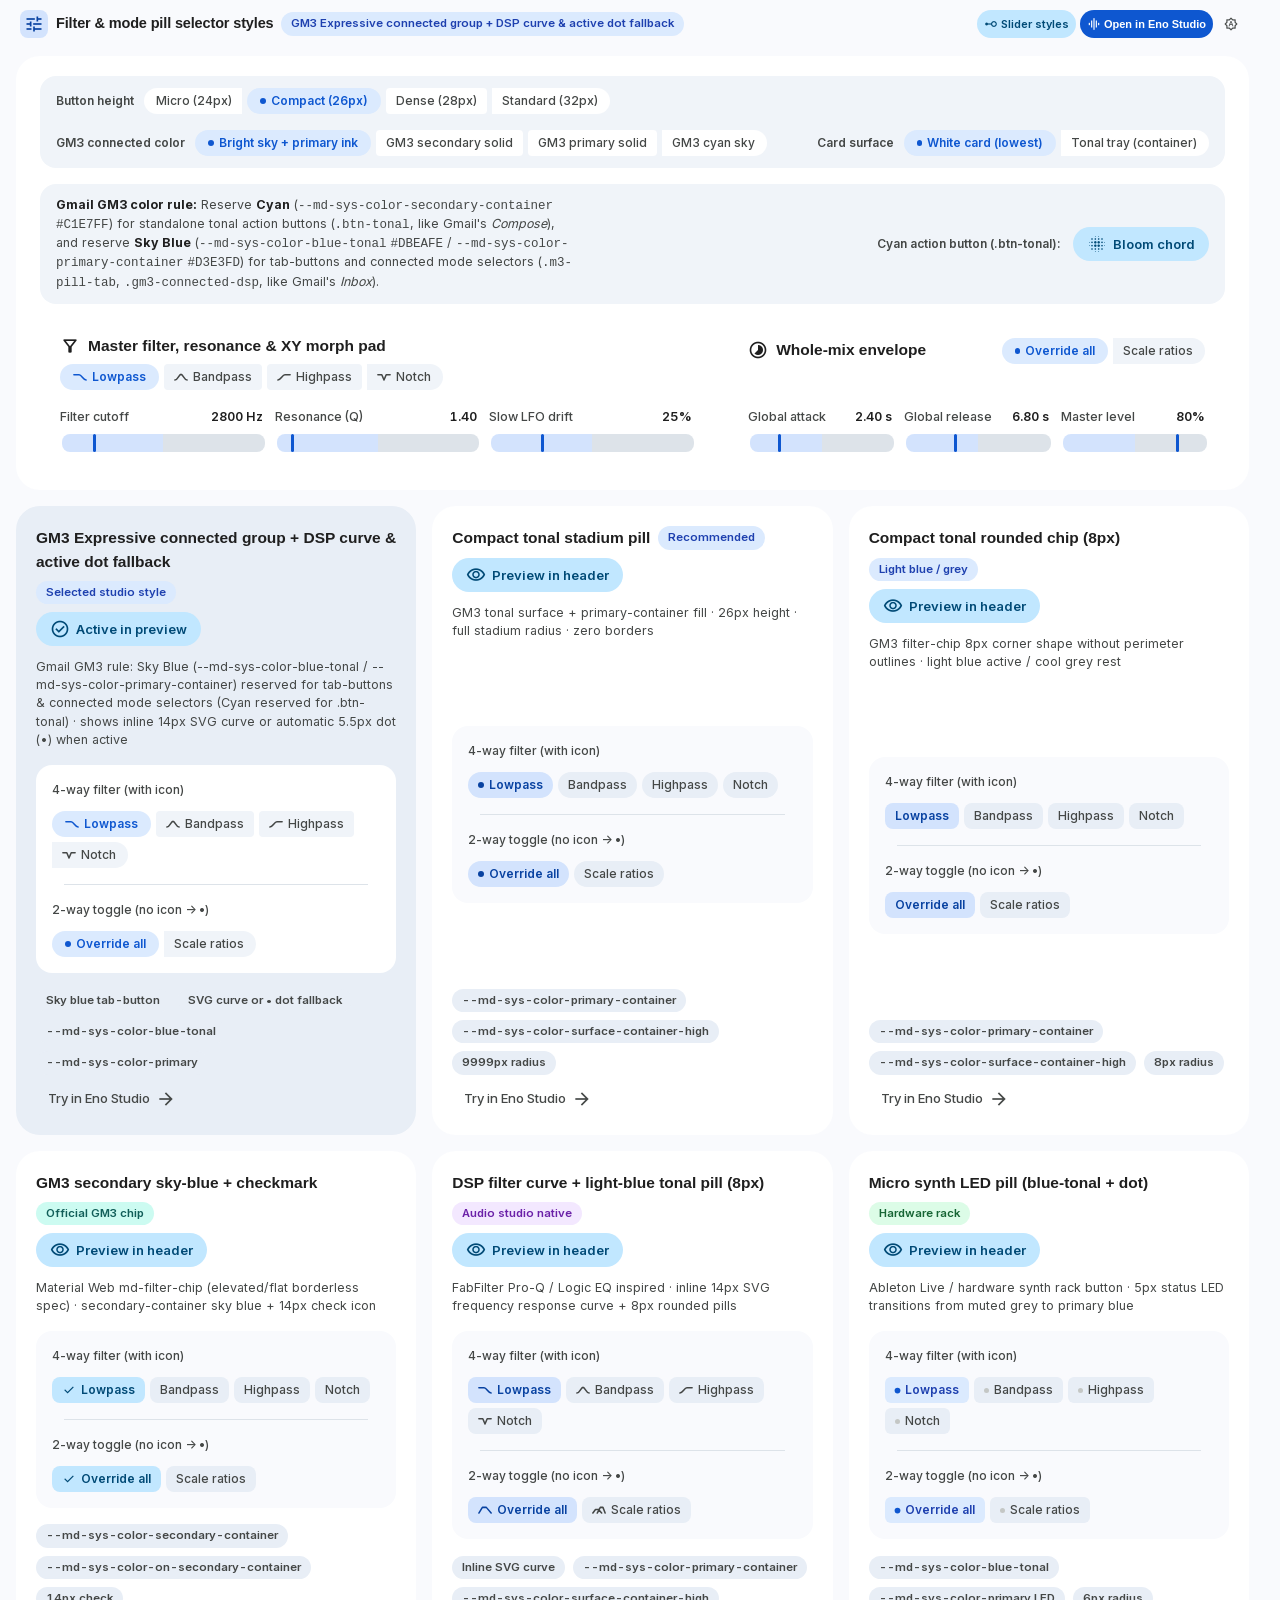
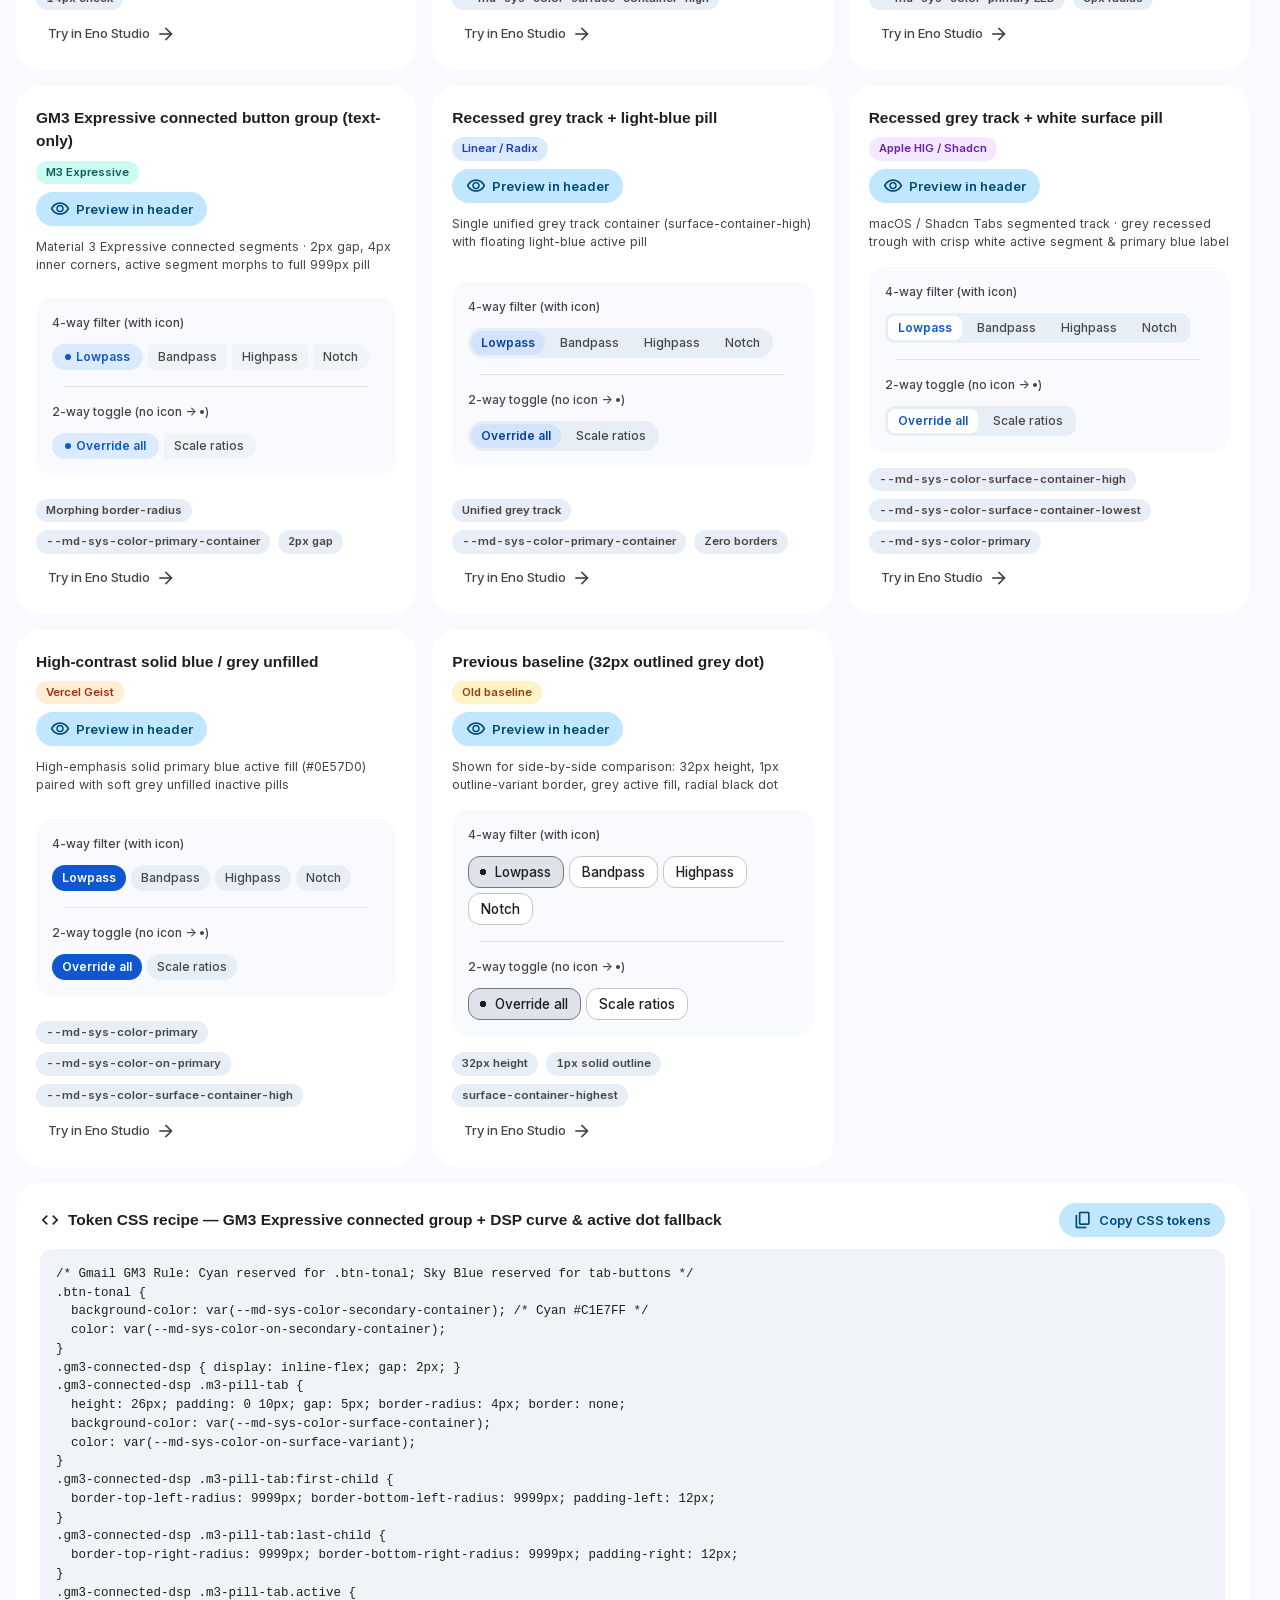
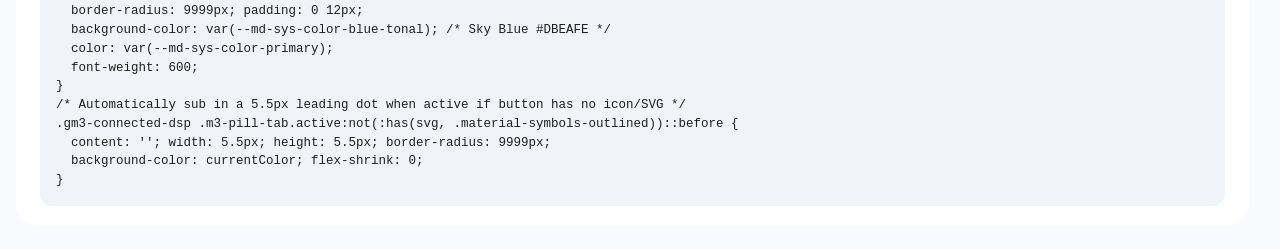
==== commit 402e9d60: "feat(enso): add aurora shader, circle-of-fifths cycler, tabular numeral fonts, resonant filter, and " ====
--- a/button-styles.html
+++ b/button-styles.html
@@ -39,8 +39,8 @@
           <span class="material-symbols-outlined">graphic_eq</span>
           <span class="btn-label-text">Open in Eno Studio</span>
         </a>
-        <button type="button" id="btn-theme-toggle" class="icon-btn" aria-label="Toggle dark or light theme" title="Toggle theme">
-          <span id="theme-icon" class="material-symbols-outlined">dark_mode</span>
+        <button type="button" id="btn-theme-toggle" class="icon-btn" aria-label="Theme: Auto (follows system) · Click to switch" title="Theme: Auto (follows system) · Click to switch">
+          <span id="theme-icon" class="material-symbols-outlined">brightness_auto</span>
         </button>
       </div>
     </header>
--- a/css/tokens.css
+++ b/css/tokens.css
@@ -1,5 +1,29 @@
 /* Google Material 3 (GM3) Canonical Color Tokens — Light + Dark.
    Link this from entry HTML <head>. Never hardcode hex; use var(--md-sys-color-*). */
+
+@font-face {
+  font-family: 'Inter';
+  font-style: normal;
+  font-weight: 100 900;
+  font-display: block;
+  src: url('../fonts/InterVariable.woff2') format('woff2-variations'), url('../fonts/InterVariable.woff2') format('woff2'), local('Inter');
+}
+
+@font-face {
+  font-family: 'Google Sans Code';
+  font-style: normal;
+  font-weight: 400 700;
+  font-display: block;
+  src: url('../fonts/GoogleSansCode.ttf') format('truetype'), local('Google Sans Code'), local('Google Sans Mono');
+}
+
+@font-face {
+  font-family: 'Google Sans Mono';
+  font-style: normal;
+  font-weight: 400 700;
+  font-display: block;
+  src: url('../fonts/GoogleSansCode.ttf') format('truetype'), local('Google Sans Mono'), local('Google Sans Code');
+}
 
 :root {
   --md-sys-color-primary: #0E57D0;
@@ -61,8 +85,10 @@
   /* Typography Family Tokens */
   --md-ref-typeface-brand: 'Google Sans Flex', 'Google Sans', sans-serif;
   --md-ref-typeface-plain: 'Inter', sans-serif;
+  --md-ref-typeface-mono: 'Google Sans Code', 'Google Sans Mono', 'Roboto Mono', monospace;
   --font-family-display: var(--md-ref-typeface-brand);
   --font-family-body: var(--md-ref-typeface-plain);
+  --font-family-mono: var(--md-ref-typeface-mono);
 
   /* 1:1 Shorthand Aliases */
   --color-primary: var(--md-sys-color-primary);
--- a/css/styles.css
+++ b/css/styles.css
@@ -296,6 +296,7 @@
 .badge {
   display: inline-flex; align-items: center; gap: 4px; padding: 3px 10px; border-radius: 9999px;
   font-family: var(--md-ref-typeface-plain); font-size: 11.5px; font-weight: 600;
+  font-variant-numeric: tabular-nums; font-feature-settings: "tnum" 1;
   white-space: nowrap; flex-shrink: 0;
   background-color: var(--md-sys-color-surface-container-high);
   color: var(--md-sys-color-on-surface-variant);
@@ -355,6 +356,8 @@
   border-radius: 9999px;
   font-size: 12px;
   font-weight: 500;
+  font-variant-numeric: tabular-nums;
+  font-feature-settings: "tnum" 1;
   display: inline-flex;
   align-items: center;
   gap: 6px;
@@ -406,6 +409,7 @@
 
 .control-value {
   font-variant-numeric: tabular-nums;
+  font-feature-settings: "tnum" 1;
   font-weight: 600;
   color: var(--md-sys-color-on-surface);
   font-size: 12.5px;
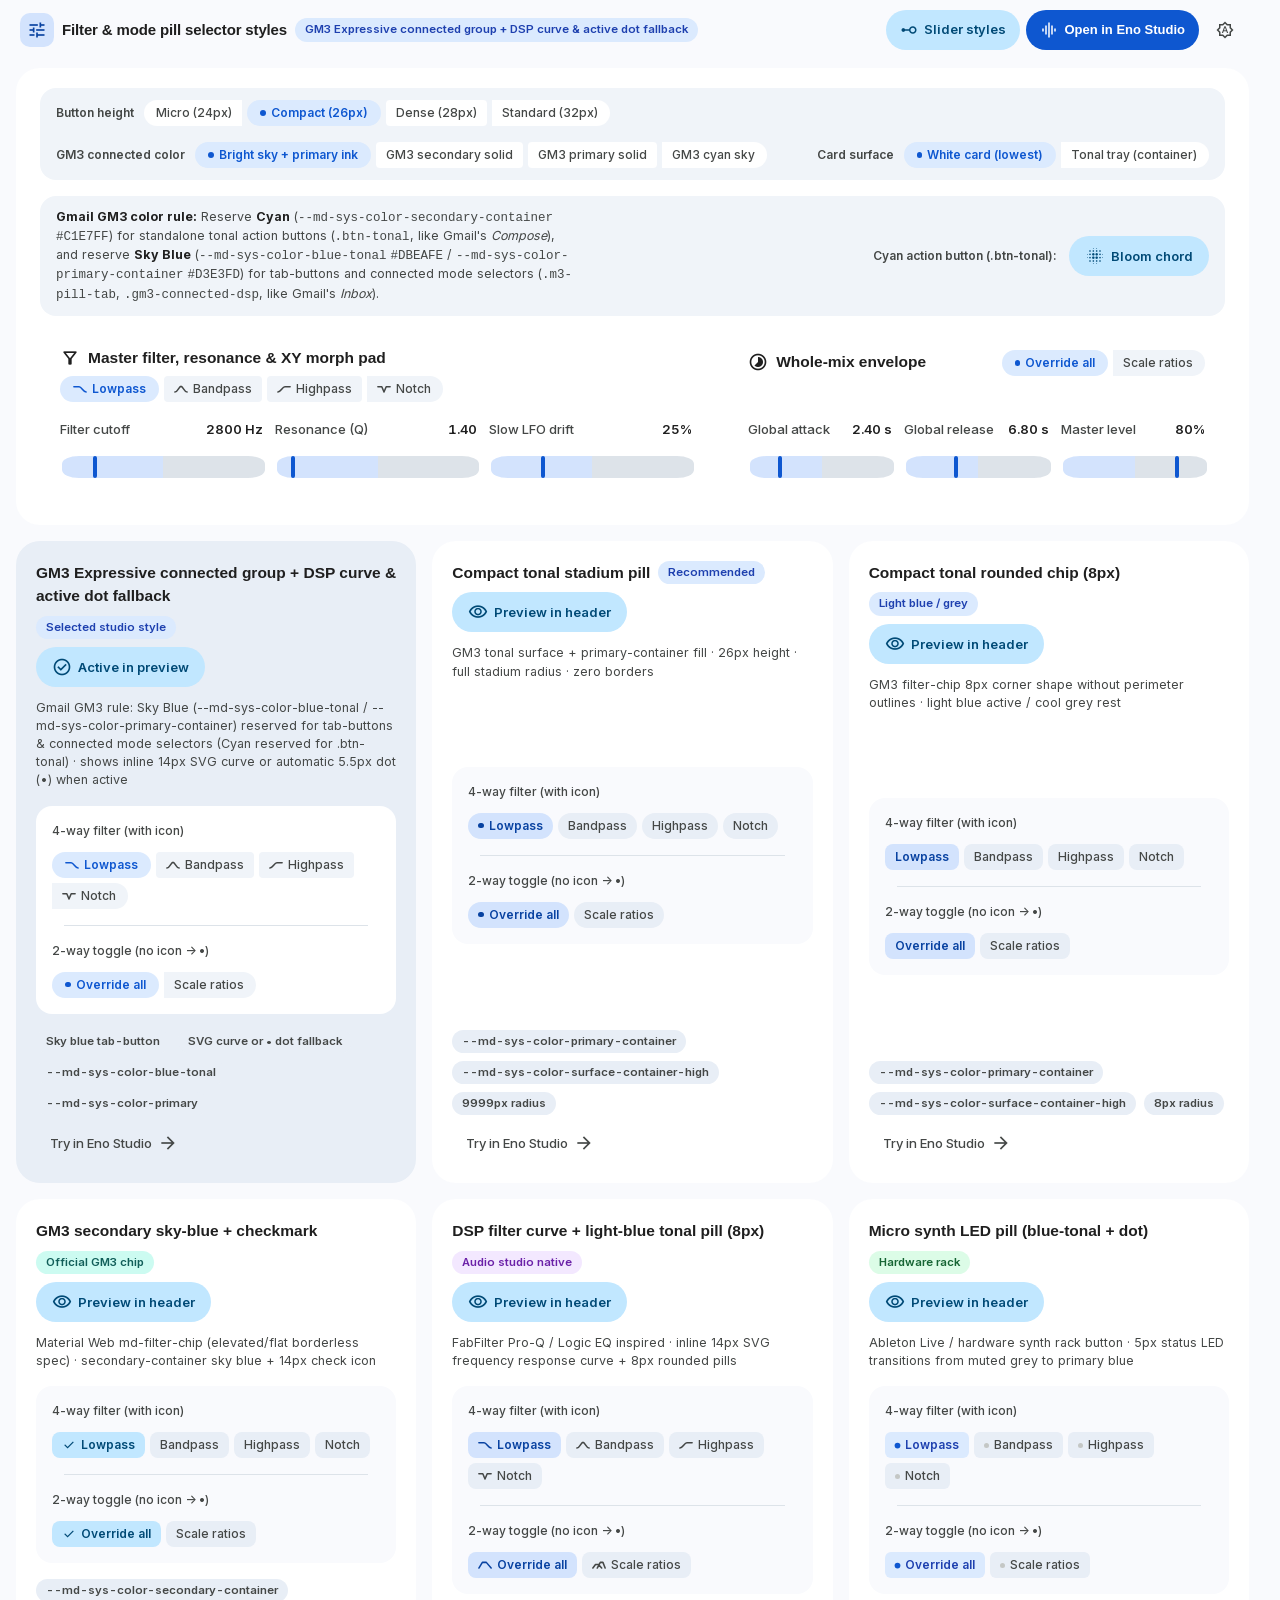
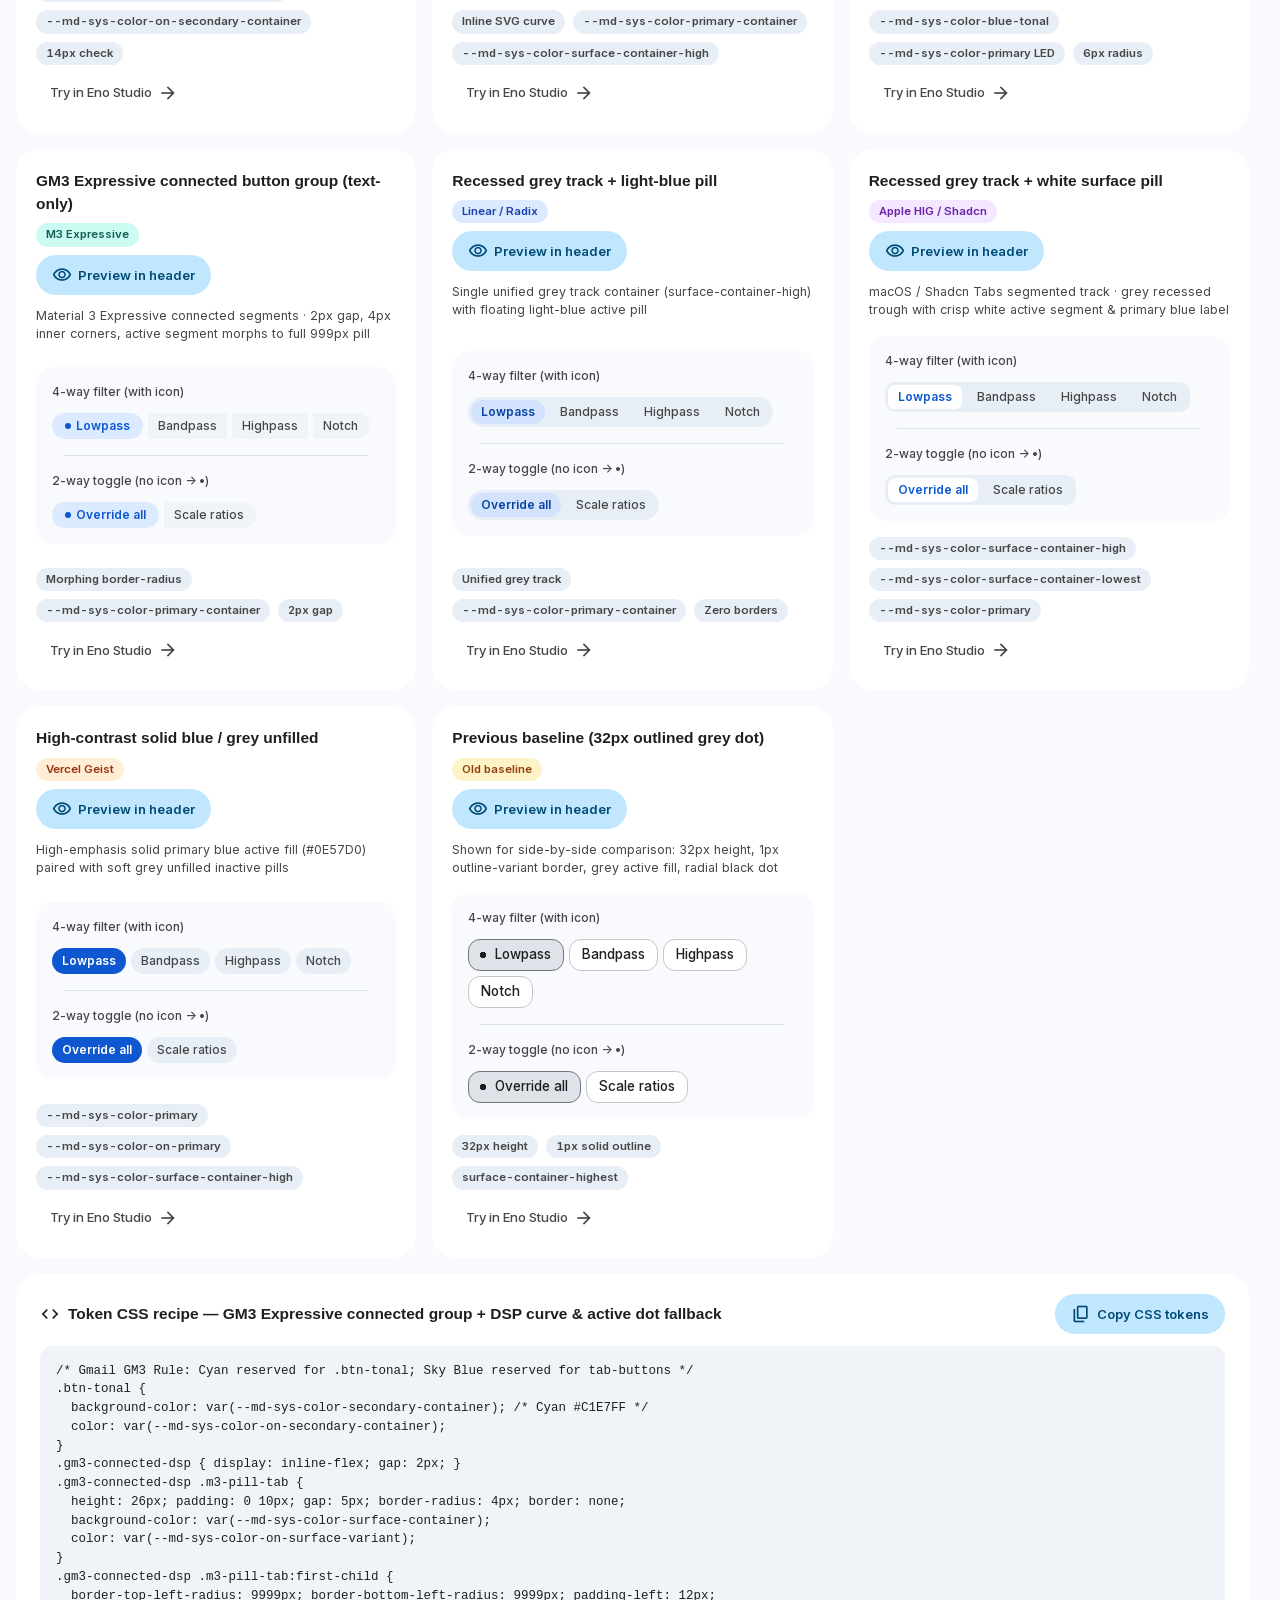
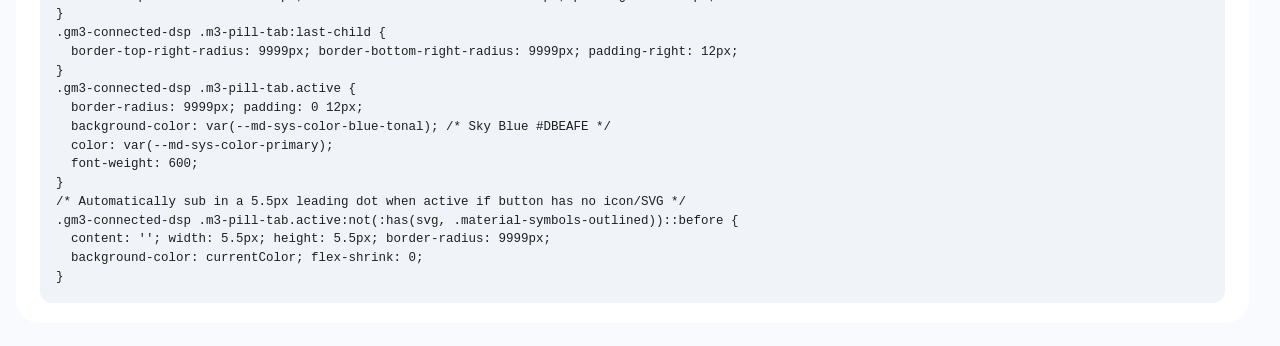
==== commit 8f928f3c: "Add invisible GoatCounter pageview analytics" ====
--- a/button-styles.html
+++ b/button-styles.html
@@ -15,6 +15,7 @@
   <link rel="stylesheet" href="css/tokens.css">
   <link rel="stylesheet" href="css/styles.css">
   <link rel="stylesheet" href="css/button-styles.css">
+  <script data-goatcounter="https://billtribble.goatcounter.com/count" async src="https://gc.zgo.at/count.js"></script>
 </head>
 <body>
   <div id="app-root" class="app-shell">
--- a/css/styles.css
+++ b/css/styles.css
@@ -89,23 +89,23 @@
 }
 .brand-cluster { display: flex; align-items: center; gap: 8px; flex: 1 1 0; min-width: 0; }
 .brand-mark {
-  width: 28px; height: 28px; border-radius: 8px;
+  width: 34px; height: 34px; border-radius: 10px;
   background-color: var(--md-sys-color-primary-container);
   color: var(--md-sys-color-on-primary-container);
   display: inline-flex; align-items: center; justify-content: center; flex-shrink: 0;
 }
-.brand-title { font-size: 14.5px; font-weight: 600; letter-spacing: -0.01em; white-space: nowrap; overflow: hidden; text-overflow: ellipsis; }
+.brand-title { font-size: 15px; font-weight: 600; letter-spacing: -0.01em; white-space: nowrap; overflow: hidden; text-overflow: ellipsis; }
 .top-bar-center { display: flex; align-items: center; gap: 6px; flex-wrap: nowrap; min-width: 0; }
-.top-bar-actions { display: flex; align-items: center; justify-content: flex-end; gap: 4px; flex-wrap: nowrap; flex: 1 1 0; min-width: 0; }
+.top-bar-actions { display: flex; align-items: center; justify-content: flex-end; gap: 6px; flex-wrap: nowrap; flex: 1 1 0; min-width: 0; }
 .top-bar-actions .btn, .top-bar-actions .btn-tonal, .top-bar-actions .btn-text {
-  height: 28px; padding: 0 7px; font-size: 11px; gap: 3px;
-}
-.top-bar-actions .material-symbols-outlined { font-size: 14px; }
-.top-bar-actions .icon-btn { width: 28px; height: 28px; }
-
-/* Pill-Style Tabs & GM3 Expressive Connected Mode Selectors (Zero Borders) */
+  min-height: 40px; height: 40px; min-width: 40px; padding: 0 14px; font-size: 13px; gap: 6px;
+}
+.top-bar-actions .material-symbols-outlined { font-size: 18px; }
+.top-bar-actions .icon-btn { width: 40px; height: 40px; min-width: 40px; min-height: 40px; }
+
+/* Pill-Style Tabs & GM3 Expressive Connected Mode Selectors (Zero Borders, >= 40px Touch Targets) */
 .m3-pill-tabs {
-  display: inline-flex; align-items: center; gap: 5px;
+  display: inline-flex; align-items: center; gap: 6px;
   overflow-x: auto; max-width: 100%; min-width: 0;
   scrollbar-width: none; -ms-overflow-style: none;
 }
@@ -113,8 +113,8 @@
 
 .m3-pill-tab {
   display: inline-flex; align-items: center; justify-content: center;
-  height: 28px; padding: 0 11px; gap: 5px; border-radius: 9999px;
-  font-family: var(--md-ref-typeface-plain); font-size: 12.5px; font-weight: 500; line-height: 1;
+  min-height: 40px; height: 40px; min-width: 40px; padding: 0 15px; gap: 6px; border-radius: 9999px;
+  font-family: var(--md-ref-typeface-plain); font-size: 13px; font-weight: 500; line-height: 1;
   white-space: nowrap; flex-shrink: 0; user-select: none; cursor: pointer;
   color: var(--md-sys-color-on-surface-variant);
   background-color: var(--md-sys-color-surface-container);
@@ -135,16 +135,16 @@
   color: var(--md-sys-color-primary);
 }
 
-.card-header-row .m3-pill-tab { height: 26px; padding: 0 10px; font-size: 12px; gap: 5px; }
+.card-header-row .m3-pill-tab { min-height: 40px; height: 40px; min-width: 40px; padding: 0 13px; font-size: 12.5px; gap: 5px; }
 .m3-pill-tab .curve-svg {
-  width: 14px; height: 10px; flex-shrink: 0;
+  width: 15px; height: 11px; flex-shrink: 0;
   stroke: currentColor; fill: none;
   stroke-width: 1.75; stroke-linecap: round; stroke-linejoin: round;
 }
 
 /* GM3 Expressive Connected Group + DSP Curve / Active Dot Fallback */
-.m3-pill-tabs.gm3-connected-dsp { gap: 2px; }
-.m3-pill-tabs.gm3-connected-dsp .m3-pill-tab { border-radius: 4px; padding: 0 12px; }
+.m3-pill-tabs.gm3-connected-dsp { gap: 3px; }
+.m3-pill-tabs.gm3-connected-dsp .m3-pill-tab { border-radius: 6px; padding: 0 14px; }
 .m3-pill-tabs.gm3-connected-dsp .m3-pill-tab:first-child {
   border-top-left-radius: 9999px; border-bottom-left-radius: 9999px;
 }
@@ -157,17 +157,16 @@
 }
 .m3-pill-tabs.gm3-connected-dsp .m3-pill-tab.active:not(:has(svg, .material-symbols-outlined))::before,
 .m3-pill-tabs.gm3-connected-dsp .m3-pill-tab[aria-selected="true"]:not(:has(svg, .material-symbols-outlined))::before {
-  content: ''; width: 5.5px; height: 5.5px; border-radius: 9999px;
+  content: ''; width: 6px; height: 6px; border-radius: 9999px;
   background-color: currentColor; flex-shrink: 0;
 }
 
-/* Buttons — Strict Emphasis Hierarchy (1 Primary .btn per screen; Cyan reserved for .btn-tonal) */
-.btn, .btn-tonal, .btn-text {
-  text-decoration: none;
-}
+/* Buttons — Strict Emphasis Hierarchy (1 Primary .btn per screen; Cyan reserved for .btn-tonal; >= 40px Touch Targets) */
+.btn, .btn-tonal, .btn-text { text-decoration: none; }
 .btn {
   display: inline-flex; align-items: center; justify-content: center;
-  gap: 8px; padding: 8px 18px; border-radius: 9999px;
+  min-height: 40px; height: 40px; min-width: 40px;
+  gap: 8px; padding: 0 18px; border-radius: 9999px;
   background-color: var(--md-sys-color-primary); color: var(--md-sys-color-on-primary);
   font-family: var(--md-ref-typeface-brand); font-size: 13.5px; font-weight: 600;
   white-space: nowrap; flex-shrink: 0;
@@ -178,7 +177,8 @@
 /* Gmail GM3 Color Rule: Cyan (--md-sys-color-secondary-container) reserved for tonal action buttons */
 .btn-tonal {
   display: inline-flex; align-items: center; justify-content: center;
-  gap: 6px; padding: 7px 14px; border-radius: 9999px;
+  min-height: 40px; height: 40px; min-width: 40px;
+  gap: 6px; padding: 0 16px; border-radius: 9999px;
   background-color: var(--md-sys-color-secondary-container); color: var(--md-sys-color-on-secondary-container);
   font-family: var(--md-ref-typeface-plain); font-size: 13px; font-weight: 600;
   white-space: nowrap; flex-shrink: 0; transition: filter 0.15s ease;
@@ -187,7 +187,8 @@
 
 .btn-text {
   display: inline-flex; align-items: center; justify-content: center;
-  gap: 6px; padding: 6px 12px; border-radius: 9999px;
+  min-height: 40px; height: 40px; min-width: 40px;
+  gap: 6px; padding: 0 14px; border-radius: 9999px;
   background-color: transparent; color: var(--md-sys-color-on-surface-variant);
   font-family: var(--md-ref-typeface-plain); font-size: 13px; font-weight: 500;
   white-space: nowrap; flex-shrink: 0; transition: background-color 0.15s ease, color 0.15s ease;
@@ -196,7 +197,7 @@
 
 .icon-btn {
   display: inline-flex; align-items: center; justify-content: center;
-  width: 36px; height: 36px; padding: 0; border-radius: 9999px;
+  width: 40px; height: 40px; min-width: 40px; min-height: 40px; padding: 0; border-radius: 9999px;
   background-color: transparent; color: var(--md-sys-color-on-surface-variant);
   transition: background-color 0.15s ease, color 0.15s ease;
 }
@@ -230,24 +231,17 @@
 /* Preset & Circadian Bar */
 .preset-strip-card {
   background-color: var(--md-sys-color-surface-container-lowest);
-  border-radius: 20px;
-  padding: 12px 18px;
-  display: flex;
-  align-items: center;
-  justify-content: space-between;
-  gap: 10px 14px;
-  flex-wrap: wrap;
-  min-width: 0;
+  border-radius: 20px; padding: 12px 18px;
+  display: flex; align-items: center; justify-content: space-between;
+  gap: 10px 14px; flex-wrap: wrap; min-width: 0;
 }
 .preset-strip-card .field-select {
-  padding: 5px 30px 5px 10px;
-  font-size: 12.5px;
-  max-width: 100%;
-  min-width: 0;
+  min-height: 40px; height: 40px; padding: 6px 34px 6px 12px;
+  font-size: 13px; max-width: 100%; min-width: 0;
 }
 
 .preset-pills-row {
-  display: inline-flex; align-items: center; gap: 2px; flex-wrap: wrap; max-width: 100%; min-width: 0;
+  display: inline-flex; align-items: center; gap: 4px; flex-wrap: wrap; max-width: 100%; min-width: 0;
 }
 
 .preset-Controls-right {
@@ -256,12 +250,8 @@
 
 /* Asymmetric Bento Grid for Studio View — minmax(0, ...) ensures proportional shrinking */
 .studio-bento-grid {
-  display: grid;
-  grid-template-columns: minmax(0, 1.12fr) minmax(0, 0.88fr);
-  gap: 16px;
-  align-items: start;
-  width: 100%;
-  min-width: 0;
+  display: grid; grid-template-columns: minmax(0, 1.12fr) minmax(0, 0.88fr);
+  gap: 16px; align-items: start; width: 100%; min-width: 0;
 }
 
 .bento-col {
@@ -313,114 +303,70 @@
 
 /* Generative Canvas Container — absolute canvas decouples DPR backing store from grid min-content width */
 .canvas-stage-wrapper {
-  position: relative;
-  width: 100%;
-  min-width: 0;
-  height: 360px;
-  border-radius: 16px;
-  overflow: hidden;
+  position: relative; width: 100%; min-width: 0; height: 360px;
+  border-radius: 16px; overflow: hidden;
   background-color: var(--md-sys-color-surface-container);
 }
 
-.app-shell.deep-listening-active .canvas-stage-wrapper {
-  height: 520px;
-}
+.app-shell.deep-listening-active .canvas-stage-wrapper { height: 520px; }
 
 #soundscape-canvas {
-  position: absolute;
-  inset: 0;
-  width: 100%;
-  height: 100%;
-  display: block;
-  cursor: crosshair;
+  position: absolute; inset: 0; width: 100%; height: 100%; display: block; cursor: crosshair;
 }
 
 .canvas-hud-overlay {
-  position: absolute;
-  top: 12px;
-  left: 12px;
-  right: 12px;
-  display: flex;
-  align-items: center;
-  justify-content: space-between;
-  pointer-events: none;
-  gap: 8px;
-  flex-wrap: wrap;
+  position: absolute; top: 12px; left: 12px; right: 12px;
+  display: flex; align-items: center; justify-content: space-between;
+  pointer-events: none; gap: 8px; flex-wrap: wrap;
 }
 
 .canvas-hud-pill {
   pointer-events: auto;
   background-color: var(--md-sys-color-surface-container-lowest);
   color: var(--md-sys-color-on-surface);
-  padding: 4px 12px;
-  border-radius: 9999px;
-  font-size: 12px;
-  font-weight: 500;
-  font-variant-numeric: tabular-nums;
-  font-feature-settings: "tnum" 1;
-  display: inline-flex;
-  align-items: center;
-  gap: 6px;
-  max-width: 100%;
+  padding: 4px 12px; border-radius: 9999px;
+  font-size: 12px; font-weight: 500;
+  font-variant-numeric: tabular-nums; font-feature-settings: "tnum" 1;
+  display: inline-flex; align-items: center; gap: 6px; max-width: 100%;
   transition: opacity 0.5s ease, visibility 0s linear 0.5s;
 }
-.canvas-hud-pill:last-child {
-  margin-left: auto;
-}
-.canvas-hud-pill.is-hidden {
-  opacity: 0;
-  visibility: hidden;
-  pointer-events: none;
-}
+.canvas-hud-pill:last-child { margin-left: auto; }
+.canvas-hud-pill.is-hidden { opacity: 0; visibility: hidden; pointer-events: none; }
 
 /* Global Performance Macro Grid — auto-fit allows proportional shrinking and graceful reflow */
 .macro-rack-grid {
-  display: grid;
-  grid-template-columns: repeat(auto-fit, minmax(156px, 1fr));
-  gap: 10px;
-  min-width: 0;
+  display: grid; grid-template-columns: repeat(auto-fit, minmax(164px, 1fr));
+  gap: 10px; min-width: 0;
 }
 
 .macro-rack-grid-3 {
-  display: grid;
-  grid-template-columns: repeat(auto-fit, minmax(128px, 1fr));
-  gap: 10px;
-  min-width: 0;
+  display: grid; grid-template-columns: repeat(auto-fit, minmax(144px, 1fr));
+  gap: 10px; min-width: 0;
 }
 
 .control-row {
-  display: flex;
-  flex-direction: column;
-  gap: 6px;
-  min-width: 0;
-  max-width: 100%;
+  display: flex; flex-direction: column; gap: 6px; min-width: 0; max-width: 100%;
 }
 
 .control-label-line {
-  display: flex;
-  align-items: center;
-  justify-content: space-between;
-  gap: 8px;
-  font-size: 12.5px;
-  font-weight: 500;
-  color: var(--md-sys-color-on-surface-variant);
-  min-width: 0;
+  display: flex; align-items: center; justify-content: space-between;
+  gap: 8px; font-size: 13px; font-weight: 500;
+  color: var(--md-sys-color-on-surface-variant); min-width: 0;
 }
 
 .control-value {
-  font-variant-numeric: tabular-nums;
-  font-feature-settings: "tnum" 1;
-  font-weight: 600;
-  color: var(--md-sys-color-on-surface);
-  font-size: 12.5px;
-}
-
-/* Range Sliders — Contained Tonal Fill Bar (No Protruding Thumb) */
+  font-variant-numeric: tabular-nums; font-feature-settings: "tnum" 1;
+  font-weight: 600; color: var(--md-sys-color-on-surface); font-size: 13px;
+}
+
+/* Range Sliders — Contained Tonal Fill Bar with >= 40px Touch Target */
 input[type="range"] {
   -webkit-appearance: none; appearance: none;
-  width: 100%; height: 18px; border-radius: 8px; overflow: hidden;
+  width: 100%; min-width: 40px; min-height: 40px; height: 40px;
+  padding: 9px 0; box-sizing: border-box; background-clip: content-box;
+  border-radius: 17px; overflow: hidden;
   border: none; outline: none; cursor: pointer;
-  background: linear-gradient(to right,
+  background-image: linear-gradient(to right,
     var(--md-sys-color-primary-container) 0%,
     var(--md-sys-color-primary-container) var(--pct, 50%),
     var(--md-sys-color-surface-container-highest) var(--pct, 50%),
@@ -428,182 +374,108 @@
 }
 input[type="range"]::-webkit-slider-thumb {
   -webkit-appearance: none; appearance: none;
-  width: 3px; height: 18px; border-radius: 2px;
+  width: 4px; height: 22px; border-radius: 2px;
   background-color: var(--md-sys-color-primary); border: none;
 }
 input[type="range"]::-moz-range-thumb {
-  width: 3px; height: 18px; border-radius: 2px;
+  width: 4px; height: 22px; border-radius: 2px;
   background-color: var(--md-sys-color-primary); border: none;
 }
 
 /* Envelope Mini Canvas */
 .envelope-preview-box {
-  position: relative;
-  width: 100%;
-  min-width: 0;
-  height: 76px;
-  border-radius: 12px;
-  background-color: var(--md-sys-color-surface-container-lowest);
+  position: relative; width: 100%; min-width: 0; height: 76px;
+  border-radius: 12px; background-color: var(--md-sys-color-surface-container-lowest);
   overflow: hidden;
 }
 
 #envelope-canvas {
-  position: absolute;
-  inset: 0;
-  width: 100%;
-  height: 100%;
-  display: block;
+  position: absolute; inset: 0; width: 100%; height: 100%; display: block;
 }
 
 /* XY Performance Pad — shrinks proportionally with column */
 .xy-pad-layout {
-  display: grid;
-  grid-template-columns: minmax(116px, 168px) minmax(0, 1fr);
-  gap: 14px;
-  align-items: center;
-  min-width: 0;
+  display: grid; grid-template-columns: minmax(116px, 168px) minmax(0, 1fr);
+  gap: 14px; align-items: center; min-width: 0;
 }
 
 .xy-pad-surface {
-  position: relative;
-  width: 100%;
-  max-width: 168px;
-  aspect-ratio: 1 / 1;
-  height: auto;
-  border-radius: 16px;
-  background-color: var(--md-sys-color-surface-container-high);
-  cursor: pointer;
-  overflow: hidden;
-  touch-action: none;
-  justify-self: center;
-}
-
-.xy-pad-crosshair-x,
-.xy-pad-crosshair-y {
-  position: absolute;
-  background-color: var(--md-sys-color-outline-variant);
-  pointer-events: none;
-}
-.xy-pad-crosshair-x {
-  left: 0;
-  right: 0;
-  height: 1px;
-  top: 50%;
-}
-.xy-pad-crosshair-y {
-  top: 0;
-  bottom: 0;
-  width: 1px;
-  left: 50%;
-}
+  position: relative; width: 100%; max-width: 168px; aspect-ratio: 1 / 1; height: auto;
+  border-radius: 16px; background-color: var(--md-sys-color-surface-container-high);
+  cursor: pointer; overflow: hidden; touch-action: none; justify-self: center;
+}
+
+.xy-pad-crosshair-x, .xy-pad-crosshair-y {
+  position: absolute; background-color: var(--md-sys-color-outline-variant); pointer-events: none;
+}
+.xy-pad-crosshair-x { left: 0; right: 0; height: 1px; top: 50%; }
+.xy-pad-crosshair-y { top: 0; bottom: 0; width: 1px; left: 50%; }
 
 .xy-pad-puck {
-  position: absolute;
-  width: 20px;
-  height: 20px;
-  border-radius: 9999px;
+  position: absolute; width: 22px; height: 22px; border-radius: 9999px;
   background-color: var(--md-sys-color-primary);
   border: 3px solid var(--md-sys-color-on-primary);
-  transform: translate(-50%, -50%);
-  pointer-events: none;
-  left: 50%;
-  top: 50%;
+  transform: translate(-50%, -50%); pointer-events: none; left: 50%; top: 50%;
 }
 
 /* Voice Probability Cards Grid — auto-fit stacks to 1 col inside narrow left column, 2 cols when wide */
 .voices-grid {
-  display: grid;
-  grid-template-columns: repeat(auto-fit, minmax(280px, 1fr));
-  gap: 12px;
-  min-width: 0;
+  display: grid; grid-template-columns: repeat(auto-fit, minmax(280px, 1fr));
+  gap: 12px; min-width: 0;
 }
 
 .voice-card {
   background-color: var(--md-sys-color-surface-container);
-  border-radius: 16px;
-  padding: 16px;
-  display: flex;
-  flex-direction: column;
-  gap: 10px;
-  min-width: 0;
-  max-width: 100%;
-}
-
-.voice-card.is-muted {
-  opacity: 0.58;
-}
+  border-radius: 16px; padding: 16px; display: flex; flex-direction: column; gap: 10px;
+  min-width: 0; max-width: 100%;
+}
+
+.voice-card.is-muted { opacity: 0.58; }
 
 .voice-phase-bar-track {
-  width: 100%;
-  height: 6px;
-  border-radius: 9999px;
-  background-color: var(--md-sys-color-surface-container-highest);
-  overflow: hidden;
+  width: 100%; height: 6px; border-radius: 9999px;
+  background-color: var(--md-sys-color-surface-container-highest); overflow: hidden;
 }
 
 .voice-phase-bar-fill {
-  height: 100%;
-  width: 0%;
+  height: 100%; width: 0%;
   background-color: var(--md-sys-color-inverse-primary);
-  border-radius: 9999px;
-  transition: width 0.08s linear;
-}
-
-/* Outlined Inputs & Selects (The One Exception to No Outlines) */
+  border-radius: 9999px; transition: width 0.08s linear;
+}
+
+/* Outlined Inputs & Selects (The One Exception to No Outlines, >= 40px Touch Targets) */
 .input-wrapper {
-  position: relative;
-  display: flex;
-  align-items: center;
-  max-width: 320px;
-  width: 100%;
-  min-width: 0;
+  position: relative; display: flex; align-items: center;
+  max-width: 320px; width: 100%; min-width: 0;
 }
 
 .m3-input-field {
-  width: 100%;
-  min-width: 0;
+  width: 100%; min-width: 0; min-height: 40px; height: 40px;
   background-color: var(--md-sys-color-surface-container-lowest);
   border: 1px solid var(--md-sys-color-outline-variant);
-  border-radius: 8px;
-  padding: 8px 36px 8px 12px;
-  font-family: var(--md-ref-typeface-plain);
-  font-size: 13.5px;
-  color: var(--md-sys-color-on-surface);
-  outline: none;
+  border-radius: 8px; padding: 6px 42px 6px 12px;
+  font-family: var(--md-ref-typeface-plain); font-size: 13.5px;
+  color: var(--md-sys-color-on-surface); outline: none;
   transition: border-color 0.15s ease, box-shadow 0.15s ease;
 }
 
-.m3-input-field:hover,
-select:hover,
-.field-select:hover {
+.m3-input-field:hover, select:hover, .field-select:hover {
   border-color: var(--md-sys-color-outline);
 }
 
-.m3-input-field:focus,
-select:focus,
-.field-select:focus {
+.m3-input-field:focus, select:focus, .field-select:focus {
   border-color: var(--md-sys-color-primary);
   box-shadow: 0 0 0 1px var(--md-sys-color-primary);
   outline: none;
 }
 
 .input-clear-btn {
-  position: absolute;
-  right: 8px;
-  top: 50%;
-  transform: translateY(-50%);
-  display: none;
-  align-items: center;
-  justify-content: center;
-  width: 24px;
-  height: 24px;
-  padding: 0;
-  border: none;
-  border-radius: 9999px;
-  background-color: transparent;
-  color: var(--md-sys-color-on-surface-variant);
-  cursor: pointer;
-  z-index: 3;
+  position: absolute; right: 2px; top: 50%; transform: translateY(-50%);
+  display: none; align-items: center; justify-content: center;
+  width: 40px; height: 40px; min-width: 40px; min-height: 40px;
+  padding: 0; border: none; border-radius: 9999px;
+  background-color: transparent; color: var(--md-sys-color-on-surface-variant);
+  cursor: pointer; z-index: 3;
   transition: background-color 0.15s ease, color 0.15s ease;
 }
 .input-clear-btn:hover {
@@ -612,123 +484,72 @@
 }
 
 select, .field-select {
-  appearance: none;
-  -webkit-appearance: none;
+  appearance: none; -webkit-appearance: none;
+  min-height: 40px; height: 40px; min-width: 40px;
   background-color: var(--md-sys-color-surface-container-lowest);
   background-image: url("data:image/svg+xml,%3Csvg xmlns='http://www.w3.org/2000/svg' width='18' height='18' viewBox='0 0 24 24' fill='%23444746'%3E%3Cpath d='M7 10l5 5 5-5z'/%3E%3C/svg%3E");
-  background-repeat: no-repeat;
-  background-position: right 12px center;
-  background-size: 18px 18px;
+  background-repeat: no-repeat; background-position: right 10px center; background-size: 18px 18px;
   border: 1px solid var(--md-sys-color-outline-variant);
-  border-radius: 8px;
-  padding: 8px 36px 8px 12px;
-  font-family: var(--md-ref-typeface-plain);
-  font-size: 13.5px;
-  color: var(--md-sys-color-on-surface);
-  cursor: pointer;
-  outline: none;
-  max-width: 100%;
-  min-width: 0;
-  text-overflow: ellipsis;
-  overflow: hidden;
-  white-space: nowrap;
+  border-radius: 8px; padding: 6px 36px 6px 12px;
+  font-family: var(--md-ref-typeface-plain); font-size: 13.5px;
+  color: var(--md-sys-color-on-surface); cursor: pointer; outline: none;
+  max-width: 100%; min-width: 0;
+  text-overflow: ellipsis; overflow: hidden; white-space: nowrap;
   transition: border-color 0.15s ease, box-shadow 0.15s ease;
 }
 
-.control-row select,
-.control-row .field-select {
-  width: 100%;
-}
-
-[data-theme="dark"] select,
-[data-theme="dark"] .field-select {
+.control-row select, .control-row .field-select { width: 100%; }
+
+[data-theme="dark"] select, [data-theme="dark"] .field-select {
   background-image: url("data:image/svg+xml,%3Csvg xmlns='http://www.w3.org/2000/svg' width='18' height='18' viewBox='0 0 24 24' fill='%23C4C7C5'%3E%3Cpath d='M7 10l5 5 5-5z'/%3E%3C/svg%3E");
 }
 
 /* Scale Degree Weights Strip */
 .degree-weights-grid {
-  display: grid;
-  grid-template-columns: repeat(auto-fit, minmax(64px, 1fr));
-  gap: 8px;
-  min-width: 0;
+  display: grid; grid-template-columns: repeat(auto-fit, minmax(76px, 1fr));
+  gap: 8px; min-width: 0;
 }
 .degree-column {
   background-color: var(--md-sys-color-surface-container);
-  border-radius: 12px;
-  padding: 12px 8px;
-  display: flex;
-  flex-direction: column;
-  align-items: center;
-  gap: 8px;
-  text-align: center;
-  min-width: 0;
+  border-radius: 12px; padding: 12px 10px;
+  display: flex; flex-direction: column; align-items: center;
+  gap: 8px; text-align: center; min-width: 0;
 }
 
 /* Probability Event Log Stream */
 .event-log-list {
-  display: flex;
-  flex-direction: column;
-  gap: 8px;
-  max-height: 300px;
-  overflow-y: auto;
-  scrollbar-width: thin;
+  display: flex; flex-direction: column; gap: 8px; max-height: 300px;
+  overflow-y: auto; scrollbar-width: thin;
   scrollbar-color: var(--md-sys-color-outline-variant) transparent;
 }
 .event-log-item {
   background-color: var(--md-sys-color-surface-container);
-  border-radius: 12px;
-  padding: 8px 12px;
-  display: flex;
-  align-items: center;
-  justify-content: space-between;
-  flex-wrap: wrap;
-  gap: 8px 12px;
-  font-size: 13px;
-  min-width: 0;
+  border-radius: 12px; padding: 8px 12px;
+  display: flex; align-items: center; justify-content: space-between;
+  flex-wrap: wrap; gap: 8px 12px; font-size: 13px; min-width: 0;
 }
 
 /* Research Homage & Attribution Banner */
 .research-homage-banner {
   background-color: var(--md-sys-color-surface-container-lowest);
-  border-radius: 20px;
-  padding: 16px 24px;
-  display: flex;
-  align-items: center;
-  min-width: 0;
-}
-.research-homage-main {
-  display: flex;
-  align-items: center;
-  gap: 12px;
-  min-width: 0;
-}
+  border-radius: 20px; padding: 16px 24px; display: flex; align-items: center; min-width: 0;
+}
+.research-homage-main { display: flex; align-items: center; gap: 12px; min-width: 0; }
 .research-homage-text { margin: 0; font-size: 14px; color: var(--md-sys-color-on-surface); line-height: 1.5; }
 
 /* Research Cards Grid */
 .research-grid {
-  display: grid;
-  grid-template-columns: repeat(auto-fit, minmax(320px, 1fr));
-  gap: 16px;
-  min-width: 0;
+  display: grid; grid-template-columns: repeat(auto-fit, minmax(320px, 1fr));
+  gap: 16px; min-width: 0;
 }
 .research-card {
   background-color: var(--md-sys-color-surface-container-lowest);
-  border-radius: 24px;
-  padding: 24px;
-  display: flex;
-  flex-direction: column;
-  gap: 12px;
-  min-width: 0;
+  border-radius: 24px; padding: 24px;
+  display: flex; flex-direction: column; gap: 12px; min-width: 0;
 }
 .research-bullet-list {
-  margin: 0;
-  padding-left: 18px;
-  display: flex;
-  flex-direction: column;
-  gap: 8px;
-  color: var(--md-sys-color-on-surface-variant);
-  font-size: 14px;
-  max-width: 65ch;
+  margin: 0; padding-left: 18px; display: flex; flex-direction: column;
+  gap: 8px; color: var(--md-sys-color-on-surface-variant); font-size: 14px; max-width: 65ch;
 }
 .research-bullet-list strong { color: var(--md-sys-color-on-surface); }
 .inset-divider { height: 1px; background-color: var(--md-sys-color-surface-container-highest); margin: 4px 12px; }
@@ -749,16 +570,16 @@
 @media (max-width: 720px) {
   .top-app-bar { flex-wrap: wrap; padding: 10px 12px; gap: 8px; }
   .brand-cluster { order: 1; flex: 1 1 auto; min-width: 0; }
-  .brand-title { font-size: 16px; white-space: nowrap; overflow: hidden; text-overflow: ellipsis; }
-  .top-bar-actions { order: 2; flex: 0 0 auto; width: auto; justify-content: flex-end; gap: 6px; }
-  .top-app-bar #play-label, .top-app-bar .btn-label-text { display: none; }
-  .top-bar-actions #btn-play-toggle { padding: 6px; min-width: 36px; height: 36px; justify-content: center; }
-  .top-bar-actions .btn { padding: 6px 8px; font-size: 12px; }
+  .brand-title { font-size: 15px; white-space: nowrap; overflow: hidden; text-overflow: ellipsis; }
+  .top-bar-actions { order: 2; flex: 0 0 auto; width: auto; justify-content: flex-end; gap: 4px; }
+  .top-app-bar .btn-label-text { display: none; }
+  .top-bar-actions #btn-play-toggle { padding: 0 12px; min-width: 40px; min-height: 40px; height: 40px; justify-content: center; gap: 4px; font-size: 12.5px; }
+  .top-bar-actions .btn { padding: 0 12px; font-size: 12.5px; min-height: 40px; height: 40px; }
   .top-app-bar .m3-pill-tabs[role="tablist"] { order: 3; flex: 0 0 100%; width: 100%; display: flex; justify-content: stretch; margin: 0; }
-  .top-app-bar .m3-pill-tabs[role="tablist"] .m3-pill-tab { flex: 1 1 0; width: auto; justify-content: center; padding: 6px 8px; font-size: 12.5px; }
+  .top-app-bar .m3-pill-tabs[role="tablist"] .m3-pill-tab { flex: 1 1 0; width: auto; min-height: 40px; height: 40px; justify-content: center; padding: 0 10px; font-size: 13px; }
   .preset-strip-card { flex-direction: column; align-items: stretch; padding: 12px; gap: 10px; }
-  .preset-pills-row.m3-pill-tabs.gm3-connected-dsp { display: grid; grid-template-columns: repeat(2, minmax(0, 1fr)); gap: 6px; width: 100%; }
-  .preset-pills-row.m3-pill-tabs.gm3-connected-dsp .m3-pill-tab { width: 100%; height: 30px; border-radius: 9999px; justify-content: center; }
+  .preset-pills-row.m3-pill-tabs.gm3-connected-dsp { display: grid; grid-template-columns: repeat(2, minmax(0, 1fr)); gap: 8px; width: 100%; }
+  .preset-pills-row.m3-pill-tabs.gm3-connected-dsp .m3-pill-tab { width: 100%; min-height: 40px; height: 40px; border-radius: 9999px; justify-content: center; }
   .preset-Controls-right { display: grid; grid-template-columns: auto minmax(0, 1fr); gap: 8px 10px; width: 100%; align-items: center; }
   .preset-Controls-right .field-select { width: 100%; min-width: 0; }
 }
@@ -771,17 +592,16 @@
   .card-header-row:has([data-filter-type]) .m3-pill-tabs,
   .card-header-row .m3-pill-tabs:has([data-filter-type]) { width: 100%; display: flex; }
   .card-header-row:has([data-filter-type]) .m3-pill-tab,
-  .card-header-row .m3-pill-tabs:has([data-filter-type]) .m3-pill-tab { flex: 1 1 0; padding: 0 6px; font-size: 11.5px; }
+  .card-header-row .m3-pill-tabs:has([data-filter-type]) .m3-pill-tab { flex: 1 1 0; min-height: 40px; height: 40px; padding: 0 6px; font-size: 12px; }
   .canvas-stage-wrapper { height: 268px; }
   .canvas-hud-overlay { top: 8px; left: 8px; right: 8px; gap: 6px; }
   .canvas-hud-pill { padding: 3px 9px; font-size: 11px; gap: 4px; }
   .canvas-hud-pill .material-symbols-outlined { font-size: 14px; }
-  .macro-rack-grid { grid-template-columns: repeat(2, minmax(0, 1fr)); gap: 8px; }
-  .macro-rack-grid-3 { grid-template-columns: repeat(3, minmax(0, 1fr)); gap: 6px; }
+  .macro-rack-grid, .macro-rack-grid-3 { grid-template-columns: repeat(2, minmax(0, 1fr)); gap: 8px; }
   .piano-phrases-card .macro-rack-grid-3 { display: grid; grid-template-columns: repeat(2, minmax(0, 1fr)); gap: 8px; }
   .xy-pad-layout { grid-template-columns: minmax(0, 1fr); gap: 12px; }
   .xy-pad-surface { max-width: 176px; margin: 0 auto; }
-  .xy-pad-layout .bento-col { display: grid; grid-template-columns: repeat(3, minmax(0, 1fr)); gap: 6px; width: 100%; }
+  .xy-pad-layout .bento-col { display: grid; grid-template-columns: repeat(2, minmax(0, 1fr)); gap: 8px; width: 100%; }
   .xy-pad-layout .bento-col > .control-row:first-child { grid-column: 1 / -1; }
   .voices-grid, .research-grid { grid-template-columns: minmax(0, 1fr); }
 }
